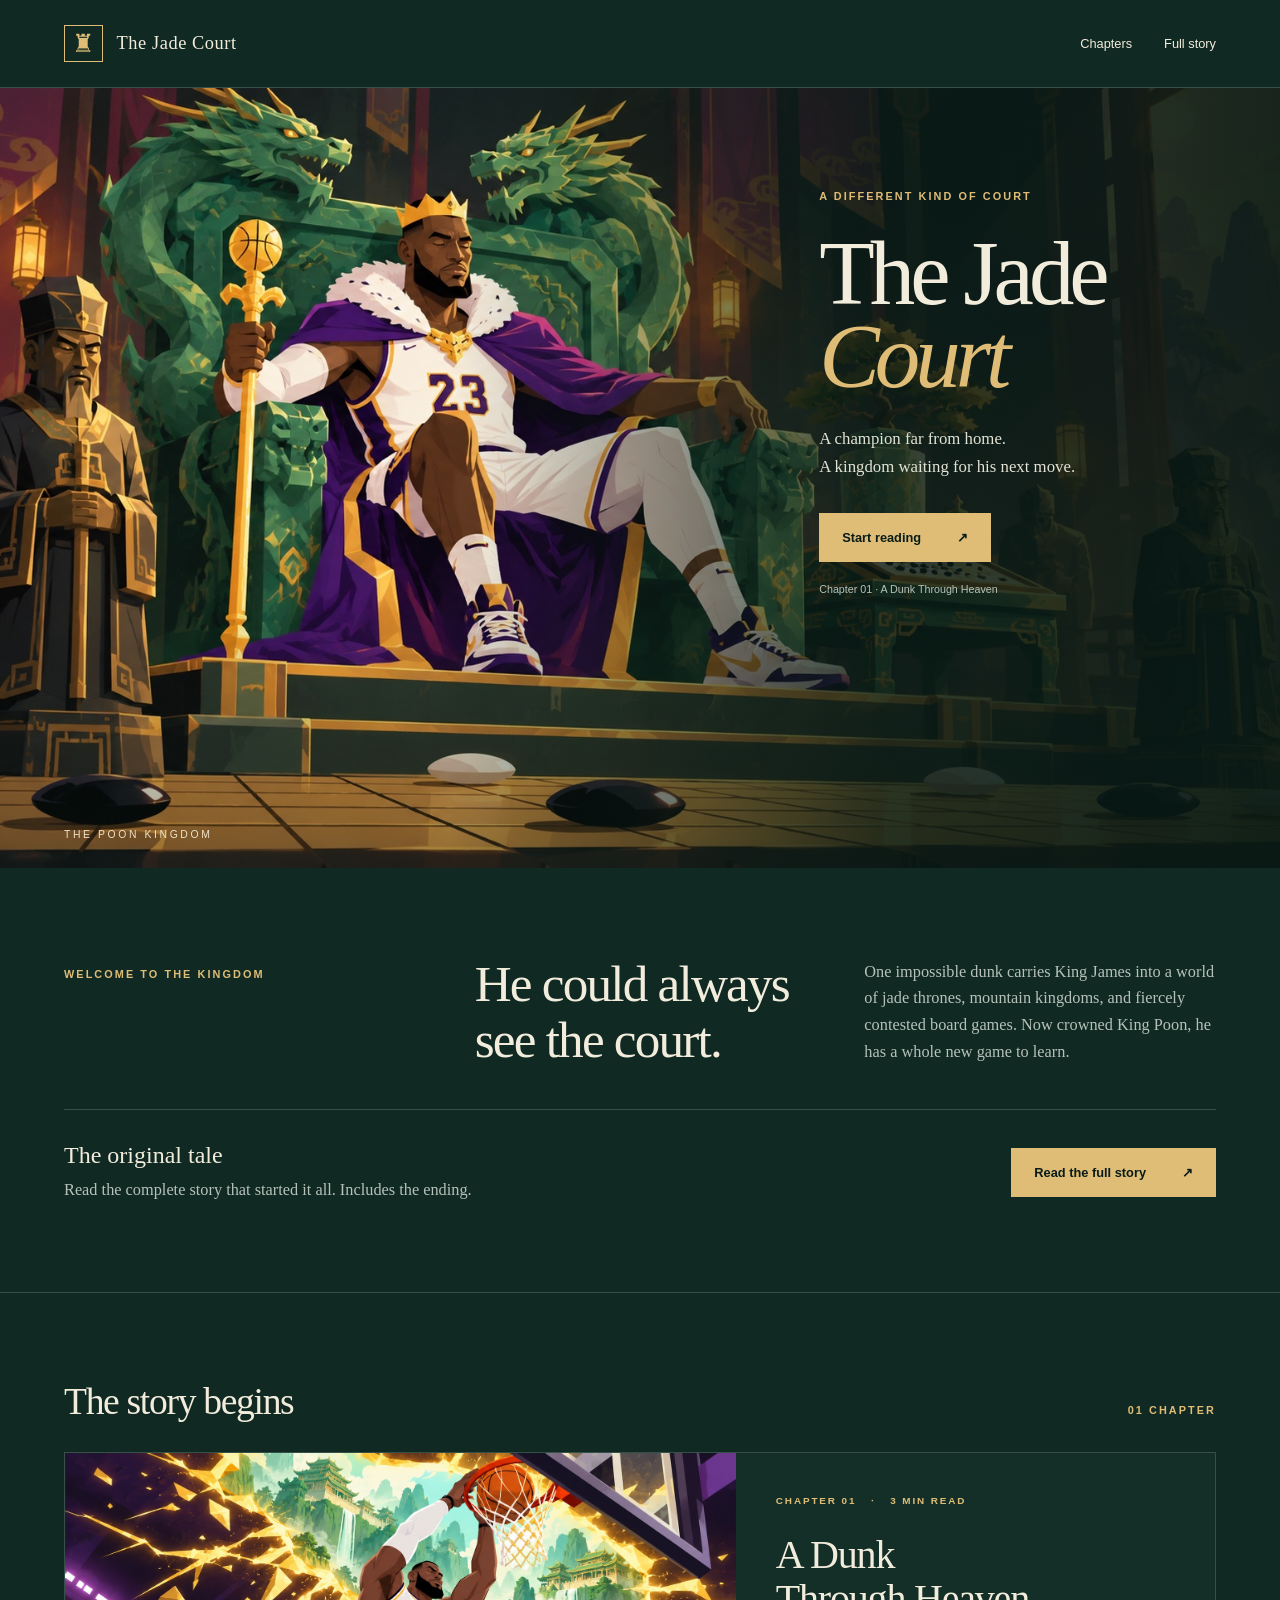
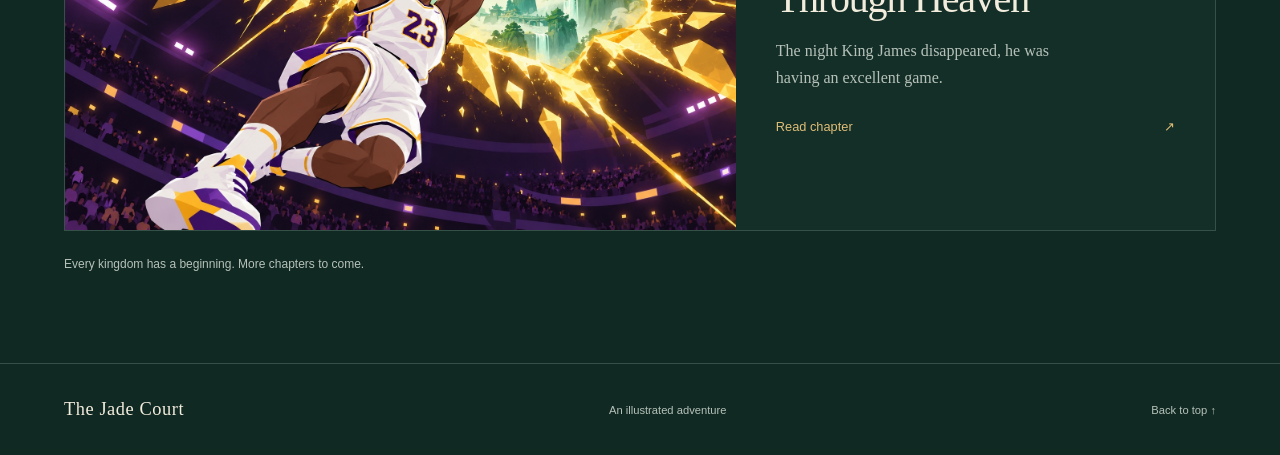
==== docs/index.html @ 1487b303 "Create The Jade Court illustrated story site" ====
<!doctype html>
<html lang="en">
<head>
  <meta charset="utf-8">
  <meta name="viewport" content="width=device-width, initial-scale=1">
  <meta name="description" content="A basketball legend. A jade throne. A kingdom devoted to board games. Enter the world of The Jade Court.">
  <meta name="theme-color" content="#102923">
  <title>The Jade Court — A different kind of court</title>
  <link rel="icon" href="assets/favicon.svg" type="image/svg+xml">
  <link rel="stylesheet" href="assets/style.css">
</head>
<body>
  <a class="skip-link" href="#main">Skip to content</a>
  <header class="site-header">
    <a class="brand" href="index.html" aria-label="The Jade Court home"><span class="seal" aria-hidden="true">♜</span> The Jade Court</a>
    <nav aria-label="Main navigation"><a href="#chapters">Chapters</a><a href="story/">Full story</a></nav>
  </header>
  <main id="main">
    <section class="hero" aria-labelledby="title">
      <img class="hero-art" src="assets/images/jade-throne.jpg" width="1672" height="941" alt="King Poon sits on a jade dragon throne, holding a basketball-topped scepter. A Go board and oversized stones surround his royal seat." fetchpriority="high">
      <div class="hero-copy">
        <p class="eyebrow">A different kind of court</p>
        <h1 id="title">The Jade<br><em>Court</em></h1>
        <p class="hero-description">A champion far from home.<br>A kingdom waiting for his next move.</p>
        <a class="button" href="chapters/01/">Start reading <span aria-hidden="true">↗</span></a>
        <p class="hero-note">Chapter 01 · A Dunk Through Heaven</p>
      </div>
      <span class="hero-caption" aria-hidden="true">The Poon Kingdom</span>
    </section>
    <section class="intro section-wrap" id="story" aria-labelledby="premise">
      <p class="eyebrow">Welcome to the kingdom</p>
      <div><h2 id="premise">He could always<br>see the court.</h2><p>One impossible dunk carries King James into a world of jade thrones, mountain kingdoms, and fiercely contested board games. Now crowned King Poon, he has a whole new game to learn.</p></div>
      <div class="full-story-callout"><div><h3>The original tale</h3><p>Read the complete story that started it all. Includes the ending.</p></div><a class="button" href="story/">Read the full story <span aria-hidden="true">↗</span></a></div>
    </section>
    <section class="chapters section-wrap" id="chapters" aria-labelledby="chapter-heading">
      <div class="section-heading"><h2 id="chapter-heading">The story begins</h2><span class="eyebrow">01 chapter</span></div>
      <a class="chapter-card" href="chapters/01/">
        <div class="chapter-image"><img src="assets/images/space-rift.jpg" width="1672" height="941" loading="lazy" alt="A two-handed dunk opens a golden rift above the rim, revealing mountains and palaces."></div>
        <div class="chapter-info"><p class="eyebrow">Chapter 01 <span>·</span> 3 min read</p><h3>A Dunk<br>Through Heaven</h3><p>The night King James disappeared, he was having an excellent game.</p><span class="text-link">Read chapter <span aria-hidden="true">↗</span></span></div>
      </a>
      <p class="archive-note">Every kingdom has a beginning. More chapters to come.</p>
    </section>
  </main>
  <footer class="site-footer"><a class="brand" href="index.html">The Jade Court</a><span>An illustrated adventure</span><a href="#main">Back to top ↑</a></footer>
</body>
</html>
---- docs/assets/style.css ----
:root{color-scheme:dark;--ink:#102923;--deep:#091c18;--paper:#f2ecdc;--gold:#dfbd76;--muted:#b6c2b9;--line:#345047}*{box-sizing:border-box}html{scroll-behavior:smooth;scroll-padding-top:30px}body{margin:0;background:var(--ink);color:var(--paper);font-family:Georgia,'Times New Roman',serif}a{color:inherit;text-decoration:none}a:focus-visible{outline:3px solid var(--gold);outline-offset:6px}img{display:block;max-width:100%;height:auto}p{line-height:1.65}h1,h2,h3,p{margin-top:0}h1,h2,h3{font-weight:400}h2{font-size:clamp(2rem,4vw,3.4rem);line-height:1.1;letter-spacing:-.035em}.eyebrow,nav,.button,.hero-note,.hero-caption,.text-link,.archive-note,.site-footer,.reader-nav,.chapter-end{font-family:Arial,Helvetica,sans-serif}.eyebrow{text-transform:uppercase;letter-spacing:.19em;font-size:.68rem;color:var(--gold);font-weight:600}.site-header{height:88px;display:flex;align-items:center;justify-content:space-between;padding:0 5vw;border-bottom:1px solid var(--line)}.brand{font-size:1.15rem;letter-spacing:.03em;display:flex;align-items:center;gap:14px}.seal{border:1px solid var(--gold);color:var(--gold);font-size:25px;line-height:1;padding:5px 7px}nav{display:flex;gap:32px;font-size:.8rem}nav a:hover,.text-link:hover{color:var(--gold)}.skip-link{position:absolute;left:20px;top:-100px;z-index:10;background:var(--paper);color:var(--ink);padding:14px}.skip-link:focus{top:12px}.hero{position:relative;min-height:650px;height:min(780px,76vw);overflow:hidden;background:var(--deep)}.hero-art{position:absolute;width:100%;height:100%;object-fit:cover;object-position:32% center}.hero:after{content:"";position:absolute;inset:0;background:linear-gradient(90deg,transparent 35%,rgba(7,24,20,.8) 69%,rgba(7,24,20,.93)),linear-gradient(0deg,rgba(7,24,20,.4),transparent 35%)}.hero-copy{position:relative;z-index:1;margin-left:64%;padding:100px 5vw 80px 0}.hero h1{font-size:clamp(4rem,7.1vw,7.5rem);line-height:.91;letter-spacing:-.055em;margin:27px 0}.hero h1 em{color:var(--gold);font-weight:400}.hero-description{font-size:1.05rem;color:#e2e2d5;line-height:1.65;margin-bottom:32px}.button{display:inline-flex;align-items:center;gap:36px;background:var(--gold);color:var(--deep);padding:17px 23px;font-size:.8rem;font-weight:600;min-height:48px;transition:background .15s}.button:hover{background:#f3d394}.hero-note{font-size:.67rem;color:var(--muted);margin:19px 0 0}.hero-caption{position:absolute;bottom:28px;left:5vw;z-index:1;font-size:.65rem;text-transform:uppercase;letter-spacing:.25em;color:#eee2c6}.section-wrap{max-width:1280px;margin:0 auto;padding:88px 5vw}.intro{display:grid;grid-template-columns:1fr 2fr;gap:40px;border-bottom:1px solid var(--line)}.intro>.eyebrow{padding-top:10px}.intro>div{display:grid;grid-template-columns:1fr 1fr;gap:38px;align-items:center}.intro h2{margin:0}.intro p:not(.eyebrow){color:var(--muted);font-size:1.02rem;margin:0}.section-heading{display:flex;align-items:baseline;justify-content:space-between;gap:20px;margin-bottom:30px}.section-heading h2{font-size:2.35rem;margin:0}.chapter-card{display:grid;grid-template-columns:1.4fr 1fr;border:1px solid var(--line);background:#142f28}.chapter-image{overflow:hidden}.chapter-image img{width:100%;height:100%;object-fit:cover;transition:transform .3s}.chapter-card:hover img{transform:scale(1.025)}.chapter-info{padding:40px}.chapter-info .eyebrow{font-size:.62rem}.chapter-info .eyebrow span{padding:0 10px}.chapter-info h3{font-size:2.5rem;line-height:1.1;letter-spacing:-.03em;margin:24px 0 17px}.chapter-info>p:not(.eyebrow){color:var(--muted);max-width:290px}.text-link{display:flex;justify-content:space-between;color:var(--gold);font-size:.8rem;margin-top:28px}.archive-note{font-size:.75rem;color:var(--muted);margin:24px 0 0}.site-footer{display:flex;justify-content:space-between;align-items:center;gap:20px;border-top:1px solid var(--line);padding:35px 5vw;font-size:.7rem;color:var(--muted)}.site-footer .brand{font-family:Georgia,serif;color:var(--paper)}.reader-header{text-align:center;padding:65px 20px 48px}.reader-header h1{font-size:clamp(2.8rem,6vw,5rem);letter-spacing:-.045em;line-height:1.05;max-width:800px;margin:22px auto}.reader-header .reading-time{font: .75rem Arial,sans-serif;color:var(--muted)}.reader-art{max-width:1200px;margin:0 auto;padding:0 30px}.reader-art img{width:100%;border:1px solid var(--line)}.prose{max-width:680px;margin:0 auto;padding:60px 28px 35px;font-size:1.2rem;line-height:1.8;color:#e7e3d7}.prose p{line-height:1.8;margin-bottom:1.4em}.prose p:first-child:first-letter{float:left;font-size:4.5rem;line-height:.9;padding:9px 12px 0 0;color:var(--gold)}.chapter-end{max-width:624px;margin:0 auto 70px;padding:35px 0 0;text-align:center;border-top:1px solid var(--line)}.chapter-end p{font-size:.8rem;color:var(--muted)}.chapter-end .eyebrow{color:var(--gold)}.reader-nav{display:flex;gap:25px;justify-content:center;align-items:center;font-size:.8rem;margin-top:25px}.reader-nav>a{padding:12px}.reader-nav>a:hover{color:var(--gold)}
@media(min-width:1600px){.hero-art{object-position:center 42%}.hero-copy{padding-top:130px}}
@media(max-width:950px){.hero{min-height:600px}.hero-copy{margin-left:57%;padding-top:100px}.hero:after{background:linear-gradient(90deg,transparent 20%,rgba(7,24,20,.84) 65%,rgba(7,24,20,.95))}.intro{grid-template-columns:1fr;gap:20px}.intro>div{gap:50px}.chapter-info{padding:28px}.chapter-info h3{font-size:2rem}}
@media(max-width:600px){.site-header{height:75px;padding:0 20px}.brand{font-size:.95rem;gap:9px}.seal{font-size:21px}nav{gap:18px;font-size:.72rem}.hero{height:auto;min-height:0}.hero-art{position:relative;height:auto;width:100%;object-fit:contain}.hero:after{top:0;height:56vw;background:linear-gradient(0deg,var(--deep),transparent 35%);pointer-events:none}.hero-copy{margin:0;padding:12px 26px 38px;background:var(--deep)}.hero h1{font-size:4.6rem;margin:20px 0}.hero h1 br{display:none}.hero-description{font-size:1rem}.hero-caption{display:none}.hero-copy .eyebrow{margin-bottom:12px}.hero-note{font-size:.65rem}.section-wrap{padding:48px 24px}.intro>div{grid-template-columns:1fr;gap:22px}.intro h2 br{display:none}.intro h2{max-width:300px}.section-heading h2{font-size:1.9rem}.section-heading .eyebrow{font-size:.55rem;white-space:nowrap}.chapter-card{grid-template-columns:1fr}.chapter-info{padding:27px}.chapter-info h3 br{display:none}.chapter-info h3{font-size:2rem}.site-footer{padding:28px 24px;flex-wrap:wrap}.site-footer>span{display:none}.reader-header{padding:45px 24px 30px}.reader-header h1{font-size:3rem}.reader-art{padding:0}.reader-art img{border-left:0;border-right:0}.prose{font-size:1.13rem;padding:38px 25px 20px}.chapter-end{margin:0 25px 50px}.reader-nav{gap:12px}}
@media(prefers-reduced-motion:reduce){html{scroll-behavior:auto}*{transition:none!important}}

/* Original story entry point and reader note. */
.full-story-callout{grid-column:1/-1;display:flex;align-items:center;justify-content:space-between;gap:25px;padding-top:32px;border-top:1px solid var(--line)}
.intro>.full-story-callout{display:flex}
.full-story-callout h3{font-size:1.5rem;margin-bottom:8px}
.full-story-callout .button{flex-shrink:0}
.story-note{font: .85rem/1.6 Arial,Helvetica,sans-serif;color:var(--muted);max-width:440px;margin:22px auto 0}
@media(max-width:600px){.intro>.full-story-callout{align-items:flex-start;flex-direction:column;gap:22px}.full-story-callout .button{width:100%;justify-content:space-between}}
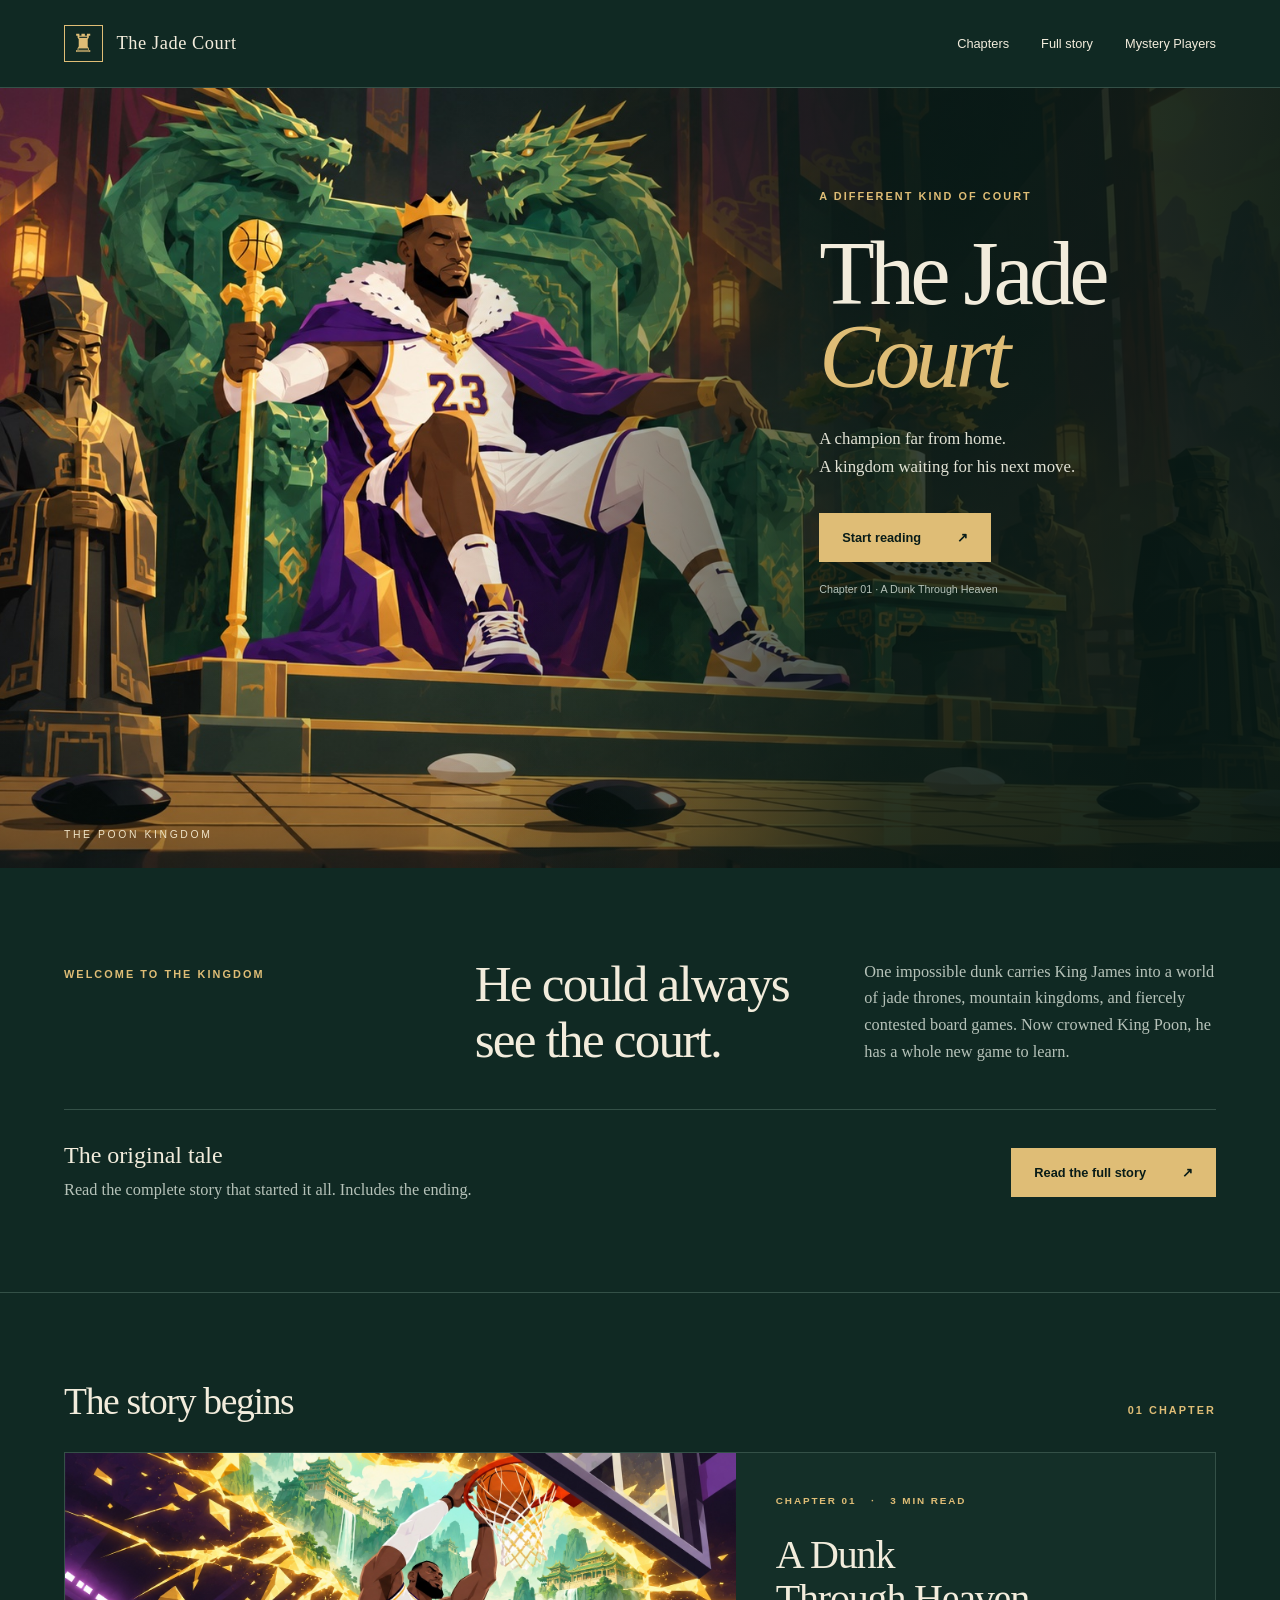
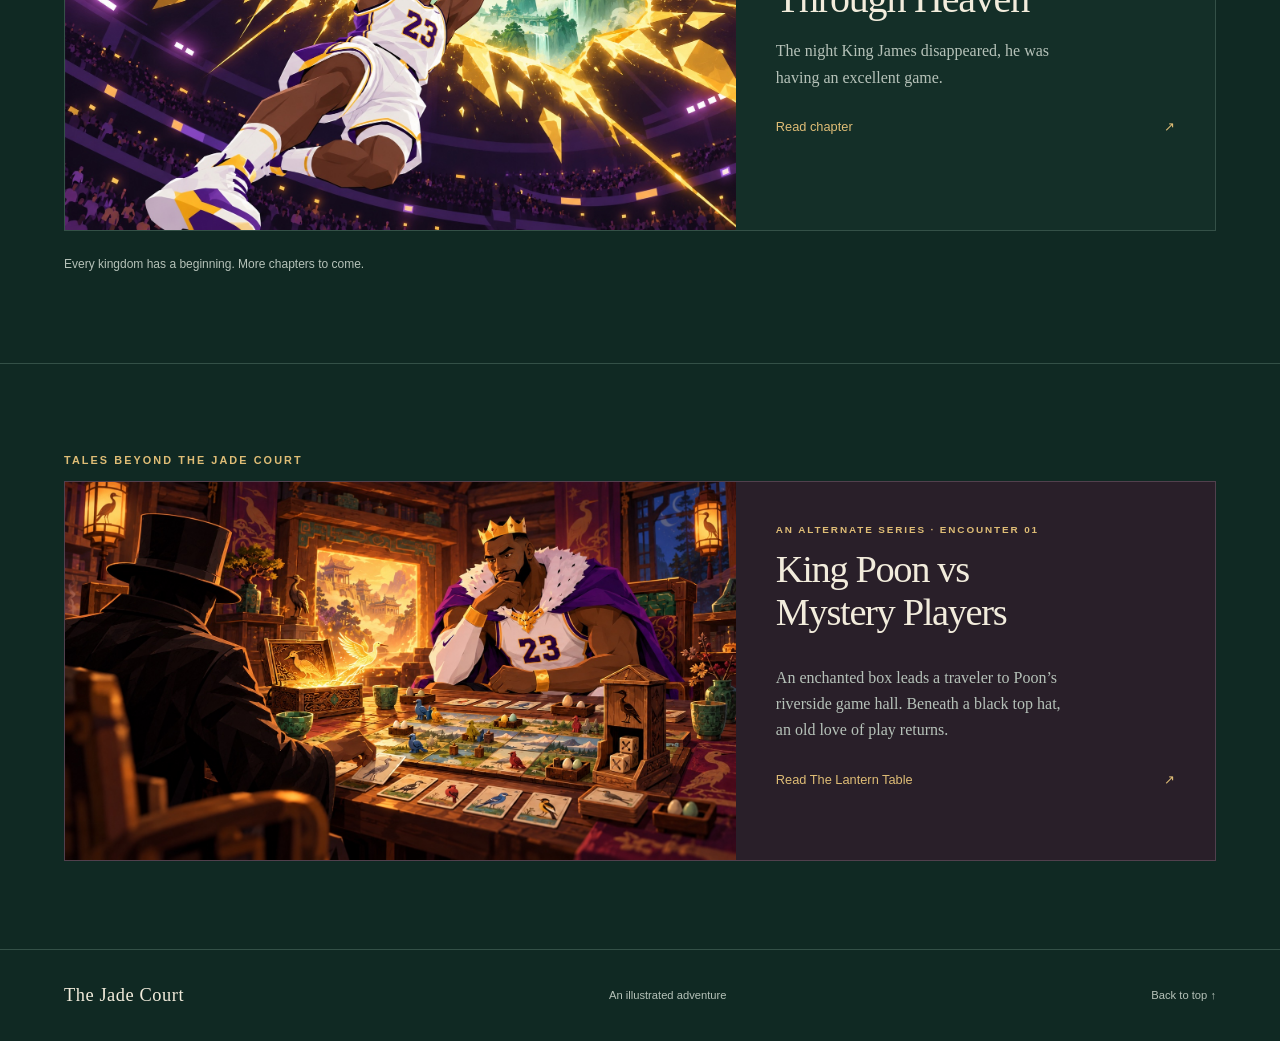
==== commit b449561f: "Add Mystery Players story and artwork with character parallels" ====
--- a/docs/index.html
+++ b/docs/index.html
@@ -13,7 +13,7 @@
   <a class="skip-link" href="#main">Skip to content</a>
   <header class="site-header">
     <a class="brand" href="index.html" aria-label="The Jade Court home"><span class="seal" aria-hidden="true">♜</span> The Jade Court</a>
-    <nav aria-label="Main navigation"><a href="#chapters">Chapters</a><a href="story/">Full story</a></nav>
+    <nav aria-label="Main navigation"><a href="#chapters">Chapters</a><a href="story/">Full story</a><a href="mystery-players/">Mystery Players</a></nav>
   </header>
   <main id="main">
     <section class="hero" aria-labelledby="title">
@@ -40,6 +40,13 @@
       </a>
       <p class="archive-note">Every kingdom has a beginning. More chapters to come.</p>
     </section>
+    <section class="mystery-entry section-wrap" aria-labelledby="mystery-heading">
+      <p class="eyebrow">Tales beyond the Jade Court</p>
+      <a class="chapter-card" href="mystery-players/">
+        <div class="chapter-image"><img src="assets/images/mystery-lantern-table.jpg" width="1672" height="941" loading="lazy" alt="King Poon faces a stranger in a black top hat across an enchanted game table."></div>
+        <div class="chapter-info"><p class="eyebrow">An alternate series · Encounter 01</p><h2 id="mystery-heading">King Poon vs<br>Mystery Players</h2><p>An enchanted box leads a traveler to Poon’s riverside game hall. Beneath a black top hat, an old love of play returns.</p><span class="text-link">Read The Lantern Table <span aria-hidden="true">↗</span></span></div>
+      </a>
+    </section>
   </main>
   <footer class="site-footer"><a class="brand" href="index.html">The Jade Court</a><span>An illustrated adventure</span><a href="#main">Back to top ↑</a></footer>
 </body>
--- a/docs/assets/style.css
+++ b/docs/assets/style.css
@@ -3,6 +3,24 @@
 @media(max-width:950px){.hero{min-height:600px}.hero-copy{margin-left:57%;padding-top:100px}.hero:after{background:linear-gradient(90deg,transparent 20%,rgba(7,24,20,.84) 65%,rgba(7,24,20,.95))}.intro{grid-template-columns:1fr;gap:20px}.intro>div{gap:50px}.chapter-info{padding:28px}.chapter-info h3{font-size:2rem}}
 @media(max-width:600px){.site-header{height:75px;padding:0 20px}.brand{font-size:.95rem;gap:9px}.seal{font-size:21px}nav{gap:18px;font-size:.72rem}.hero{height:auto;min-height:0}.hero-art{position:relative;height:auto;width:100%;object-fit:contain}.hero:after{top:0;height:56vw;background:linear-gradient(0deg,var(--deep),transparent 35%);pointer-events:none}.hero-copy{margin:0;padding:12px 26px 38px;background:var(--deep)}.hero h1{font-size:4.6rem;margin:20px 0}.hero h1 br{display:none}.hero-description{font-size:1rem}.hero-caption{display:none}.hero-copy .eyebrow{margin-bottom:12px}.hero-note{font-size:.65rem}.section-wrap{padding:48px 24px}.intro>div{grid-template-columns:1fr;gap:22px}.intro h2 br{display:none}.intro h2{max-width:300px}.section-heading h2{font-size:1.9rem}.section-heading .eyebrow{font-size:.55rem;white-space:nowrap}.chapter-card{grid-template-columns:1fr}.chapter-info{padding:27px}.chapter-info h3 br{display:none}.chapter-info h3{font-size:2rem}.site-footer{padding:28px 24px;flex-wrap:wrap}.site-footer>span{display:none}.reader-header{padding:45px 24px 30px}.reader-header h1{font-size:3rem}.reader-art{padding:0}.reader-art img{border-left:0;border-right:0}.prose{font-size:1.13rem;padding:38px 25px 20px}.chapter-end{margin:0 25px 50px}.reader-nav{gap:12px}}
 @media(prefers-reduced-motion:reduce){html{scroll-behavior:auto}*{transition:none!important}}
+
+/* Mystery Players: a lantern-lit room beyond the main court. */
+.mystery-page{--ink:#241b26;--deep:#16121a;--gold:#e8bd7b;--muted:#c9bac6;--line:#51404d;background:var(--deep)}
+.mystery-intro{text-align:center;padding:72px 24px 54px;background:radial-gradient(ellipse at top,#3d2832,transparent 75%)}
+.mystery-intro h1{font-size:clamp(2.8rem,6.5vw,6rem);line-height:1.05;letter-spacing:-.045em;margin:24px auto}
+.mystery-intro h1 span{font-size:.5em;font-style:italic;color:var(--muted)}
+.mystery-intro h1 em{color:var(--gold);font-weight:400}
+.mystery-intro>p:not(.eyebrow){color:var(--muted);font-size:1.1rem}
+.mystery-intro .button{margin-top:12px}
+.mystery-art{max-width:1280px;margin:0 auto;padding:0 30px}
+.mystery-art img{width:100%;border:1px solid var(--line)}
+.mystery-art figcaption{text-align:center;color:var(--muted);font: .72rem/1.6 Arial,sans-serif;padding:16px}
+.mystery-page .reader-header{padding-bottom:0}
+.mystery-page .reader-header h2{font-size:clamp(2.7rem,5vw,4.3rem);margin:20px auto}
+.mystery-entry{border-top:1px solid var(--line)}
+.mystery-entry .chapter-card{background:#291f29;border-color:#51404d}
+.mystery-entry h2{font-size:clamp(2rem,3vw,2.8rem)}
+@media(max-width:600px){.site-header{height:auto;min-height:90px;flex-wrap:wrap;gap:16px;padding:18px 20px}.site-header nav{flex-wrap:wrap;gap:18px}.mystery-intro{padding:48px 22px 36px}.mystery-art{padding:0}.mystery-art img{border-left:0;border-right:0}}
 
 /* Original story entry point and reader note. */
 .full-story-callout{grid-column:1/-1;display:flex;align-items:center;justify-content:space-between;gap:25px;padding-top:32px;border-top:1px solid var(--line)}
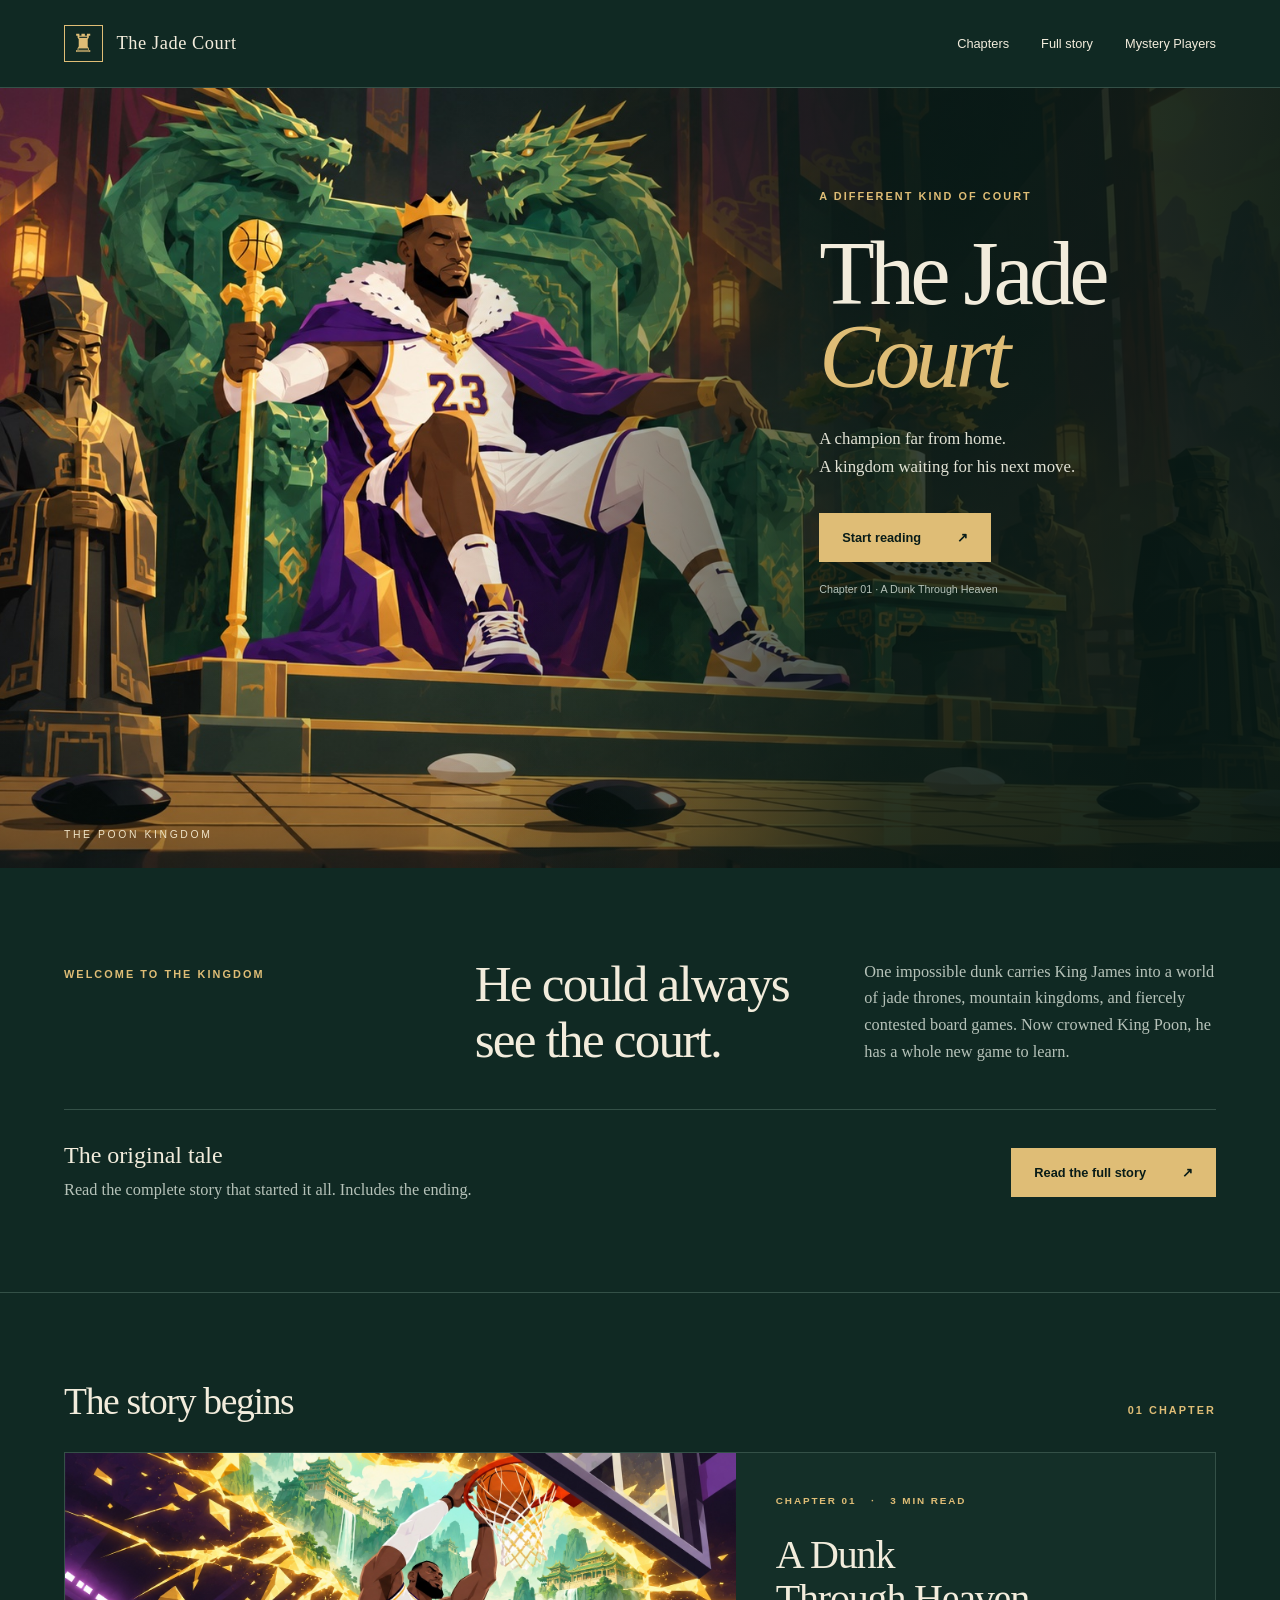
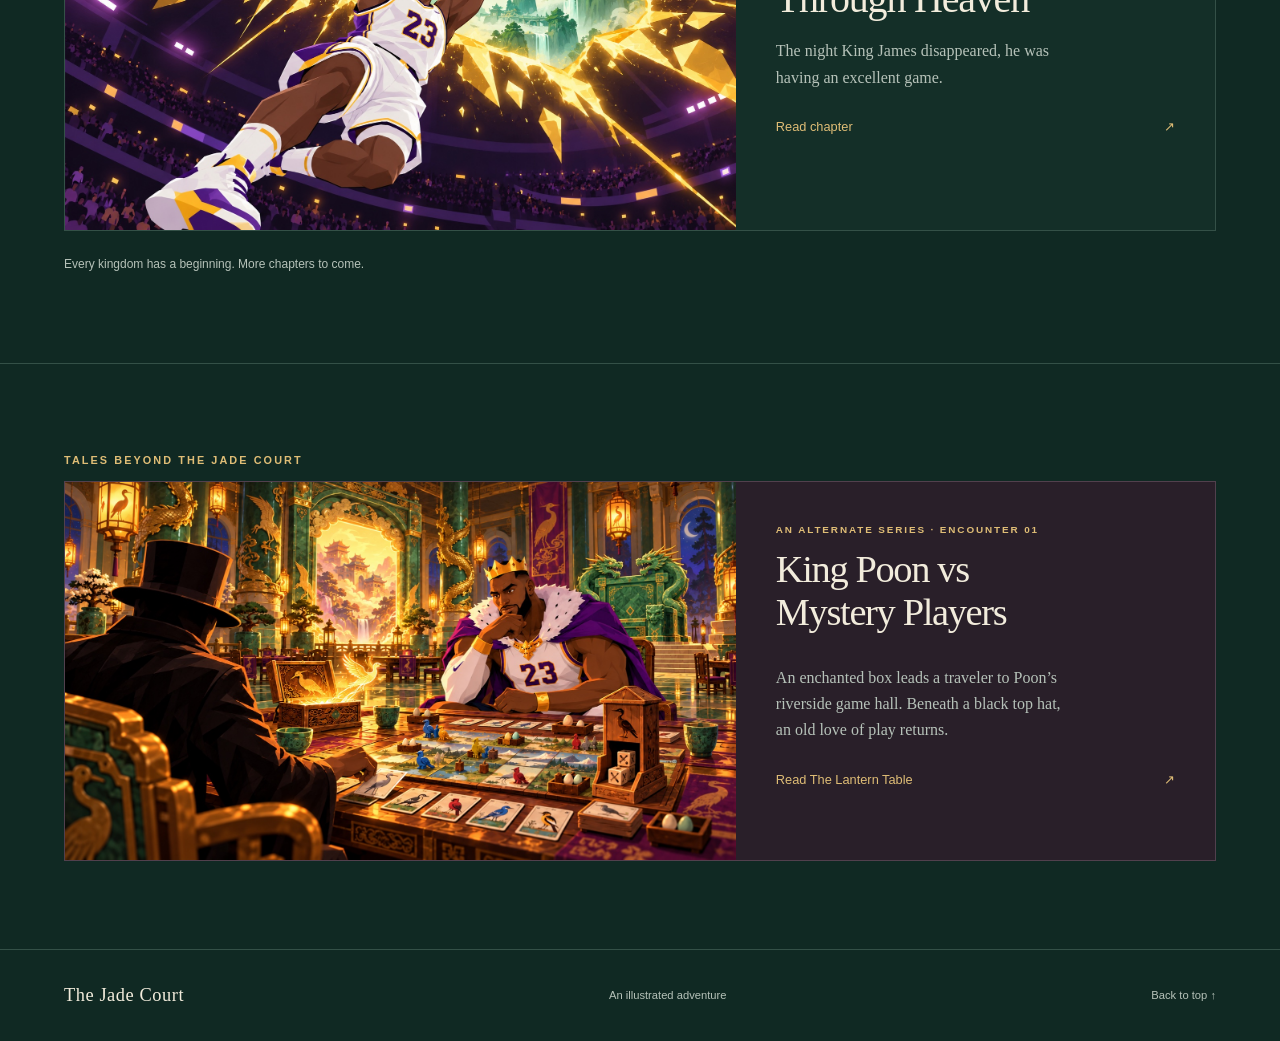
==== commit b4946f04: "Illustrate the box crossing and align Victorian and jade court settings" ====
--- a/docs/index.html
+++ b/docs/index.html
@@ -43,7 +43,7 @@
     <section class="mystery-entry section-wrap" aria-labelledby="mystery-heading">
       <p class="eyebrow">Tales beyond the Jade Court</p>
       <a class="chapter-card" href="mystery-players/">
-        <div class="chapter-image"><img src="assets/images/mystery-lantern-table.jpg" width="1672" height="941" loading="lazy" alt="King Poon faces a stranger in a black top hat across an enchanted game table."></div>
+        <div class="chapter-image"><img src="assets/images/mystery-lantern-table-v4.jpg" width="1672" height="941" loading="lazy" alt="King Poon faces a stranger in a black top hat across an enchanted game table."></div>
         <div class="chapter-info"><p class="eyebrow">An alternate series · Encounter 01</p><h2 id="mystery-heading">King Poon vs<br>Mystery Players</h2><p>An enchanted box leads a traveler to Poon’s riverside game hall. Beneath a black top hat, an old love of play returns.</p><span class="text-link">Read The Lantern Table <span aria-hidden="true">↗</span></span></div>
       </a>
     </section>
--- a/docs/assets/style.css
+++ b/docs/assets/style.css
@@ -22,6 +22,9 @@
 .mystery-entry h2{font-size:clamp(2rem,3vw,2.8rem)}
 @media(max-width:600px){.site-header{height:auto;min-height:90px;flex-wrap:wrap;gap:16px;padding:18px 20px}.site-header nav{flex-wrap:wrap;gap:18px}.mystery-intro{padding:48px 22px 36px}.mystery-art{padding:0}.mystery-art img{border-left:0;border-right:0}}
 
+.story-illustration{margin:36px 0 42px}.story-illustration img{width:100%;border:1px solid var(--line)}.story-illustration figcaption{font:.75rem/1.6 Arial,Helvetica,sans-serif;color:var(--muted);text-align:center;padding:14px 8px 0}
+@media(min-width:1000px){.story-illustration{width:960px;max-width:calc(100vw - 60px);margin-left:calc((100% - 960px)/2)}}
+
 /* Original story entry point and reader note. */
 .full-story-callout{grid-column:1/-1;display:flex;align-items:center;justify-content:space-between;gap:25px;padding-top:32px;border-top:1px solid var(--line)}
 .intro>.full-story-callout{display:flex}
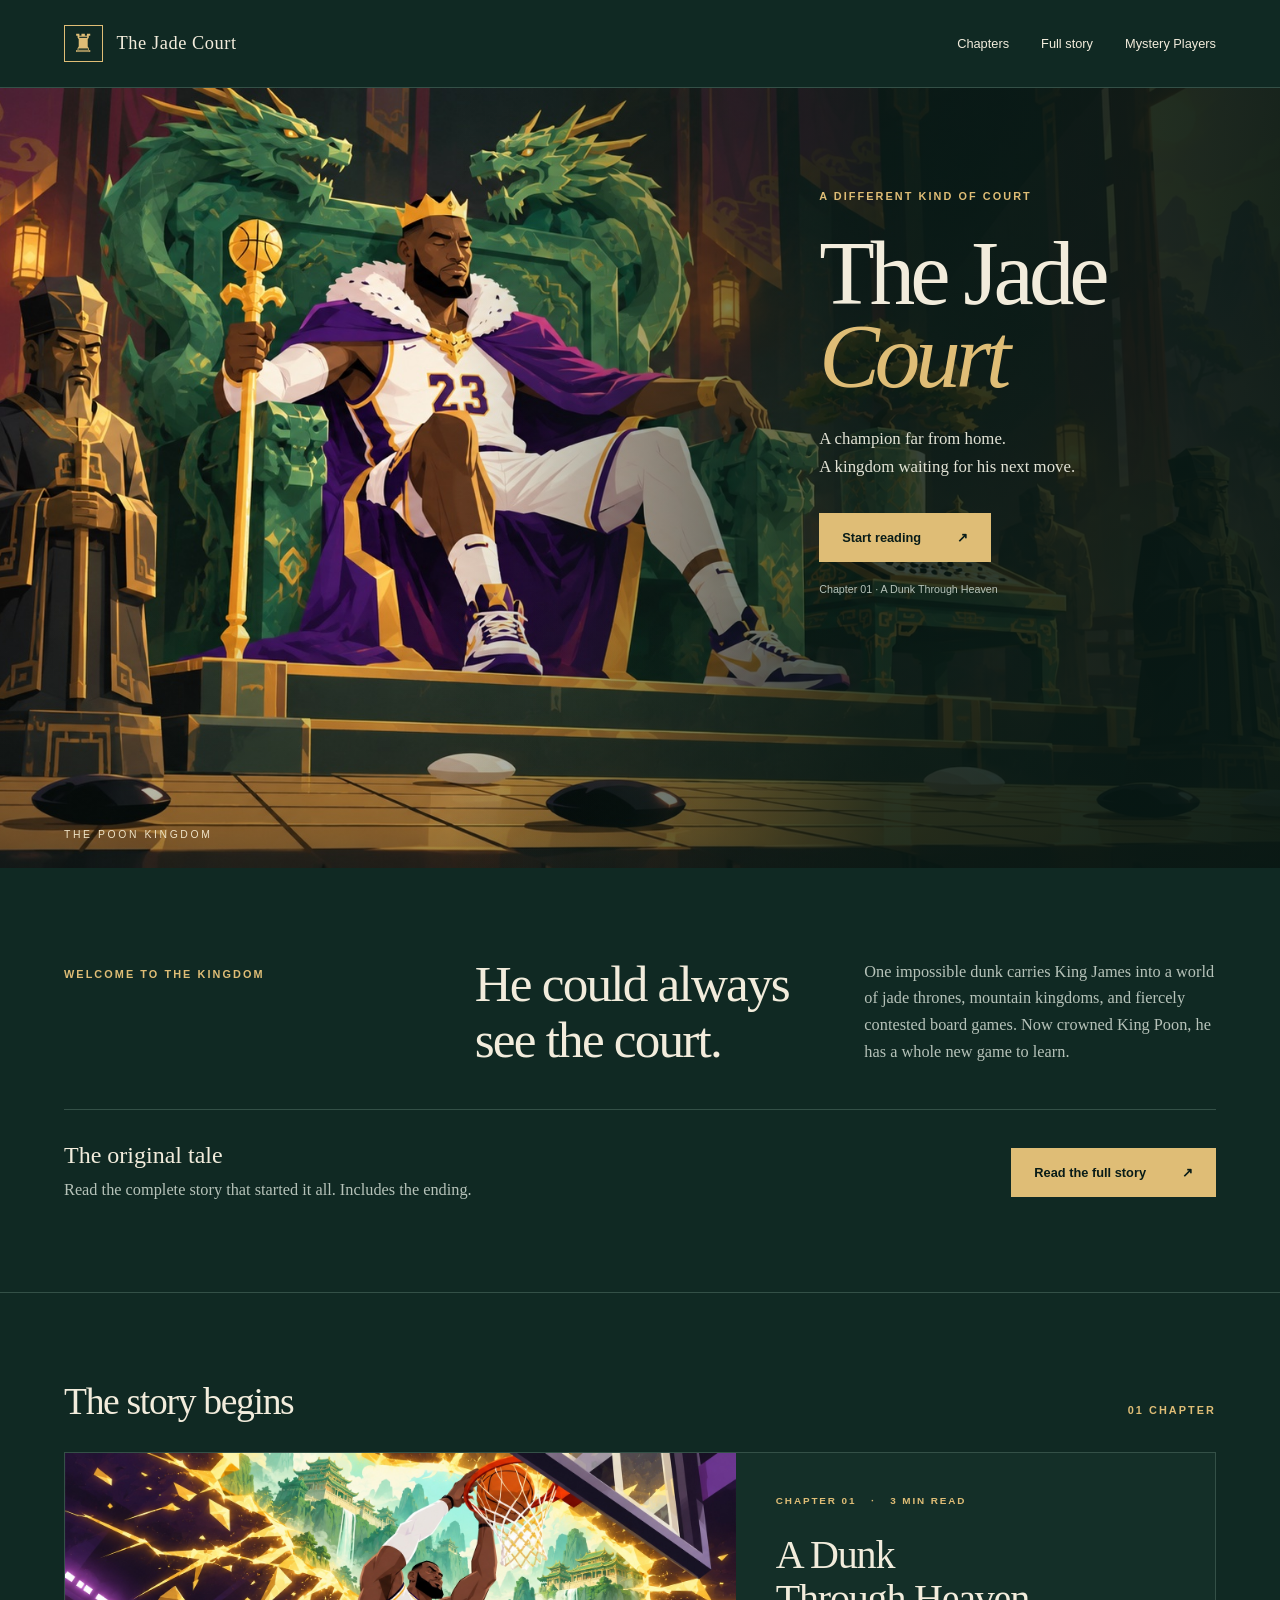
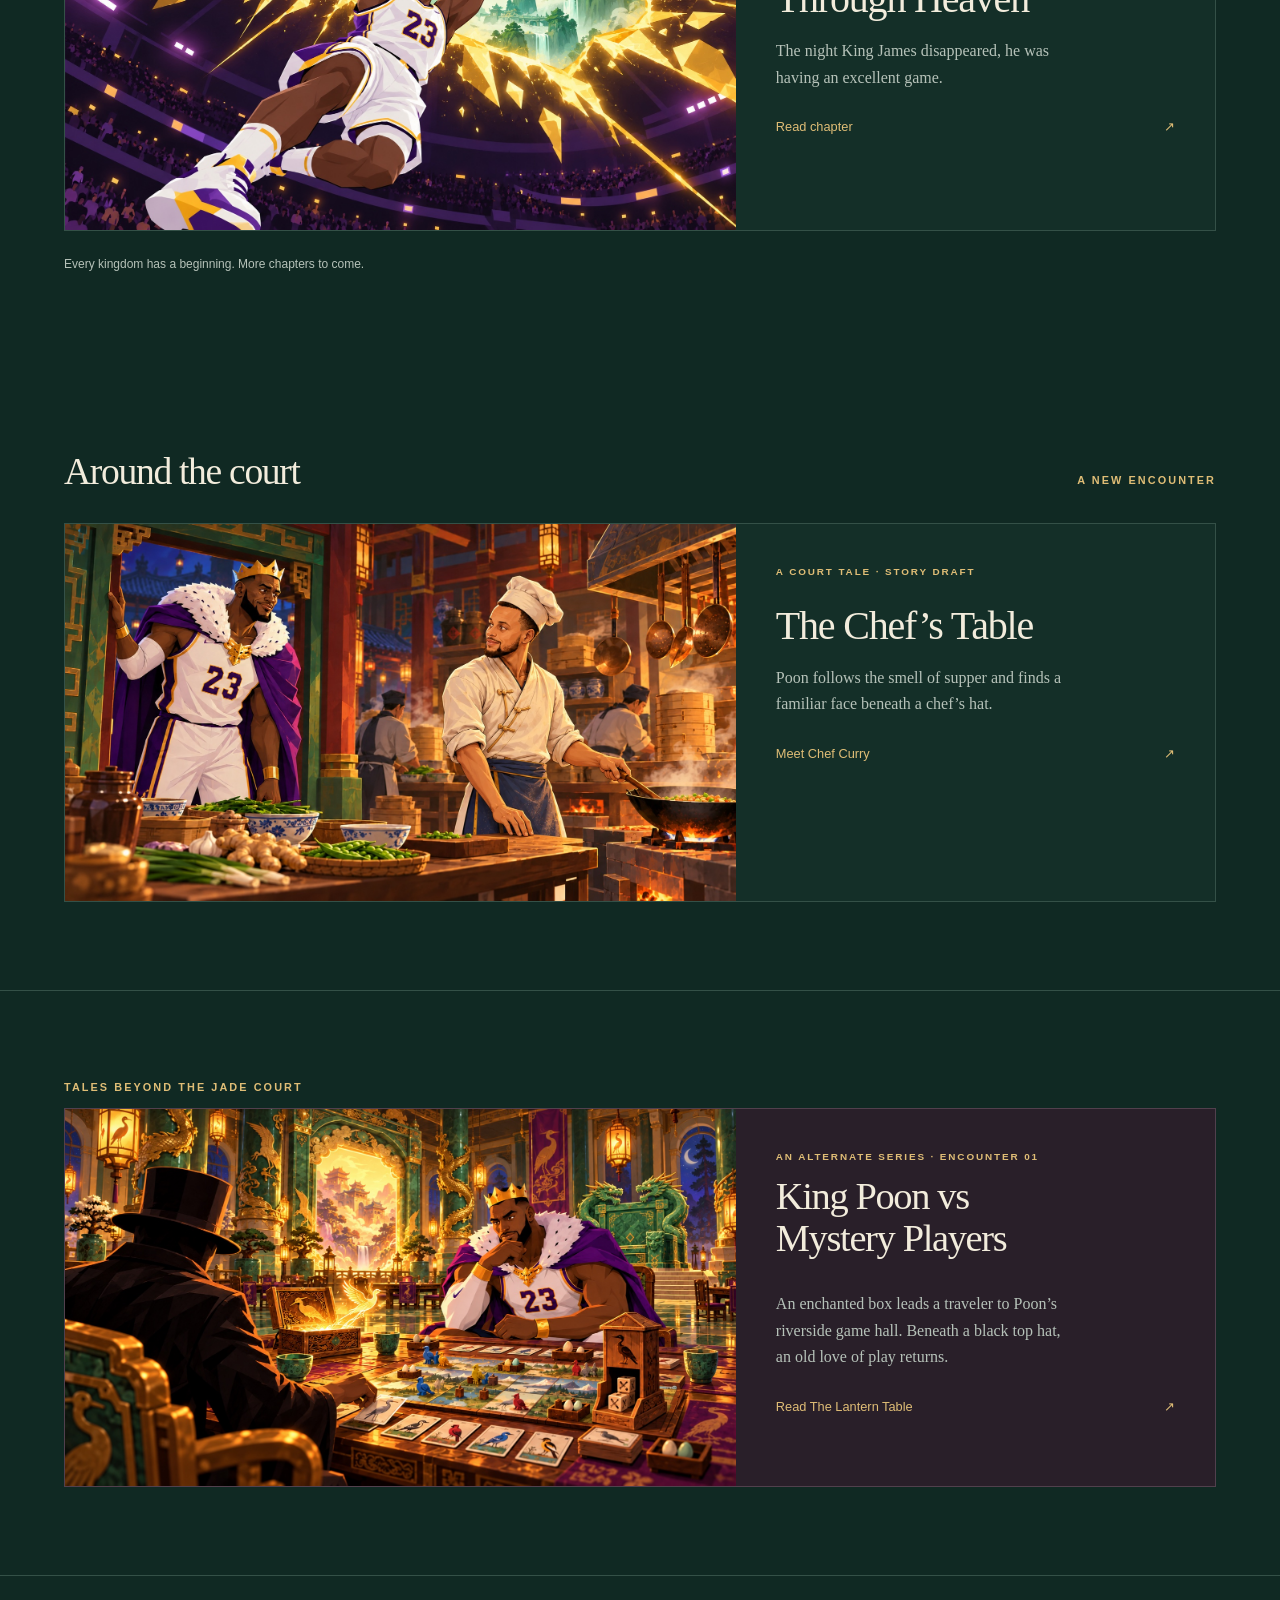
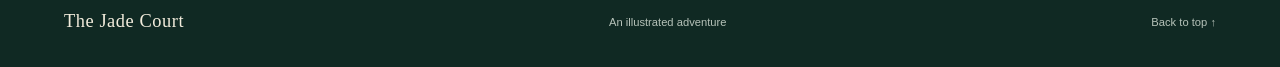
==== commit 5c9e6505: "Add illustrated first meeting with Chef Curry" ====
--- a/docs/index.html
+++ b/docs/index.html
@@ -40,6 +40,13 @@
       </a>
       <p class="archive-note">Every kingdom has a beginning. More chapters to come.</p>
     </section>
+    <section class="section-wrap" id="court-tales" aria-labelledby="court-tales-heading">
+      <div class="section-heading"><h2 id="court-tales-heading">Around the court</h2><span class="eyebrow">A new encounter</span></div>
+      <a class="chapter-card" href="drafts/chefs-table/">
+        <div class="chapter-image"><img src="assets/images/chefs-table-v3.jpg" width="1672" height="941" loading="lazy" alt="King Poon meets Chef Curry in the busy royal kitchen."></div>
+        <div class="chapter-info"><p class="eyebrow">A court tale · Story draft</p><h3>The Chef’s Table</h3><p>Poon follows the smell of supper and finds a familiar face beneath a chef’s hat.</p><span class="text-link">Meet Chef Curry <span aria-hidden="true">↗</span></span></div>
+      </a>
+    </section>
     <section class="mystery-entry section-wrap" aria-labelledby="mystery-heading">
       <p class="eyebrow">Tales beyond the Jade Court</p>
       <a class="chapter-card" href="mystery-players/">
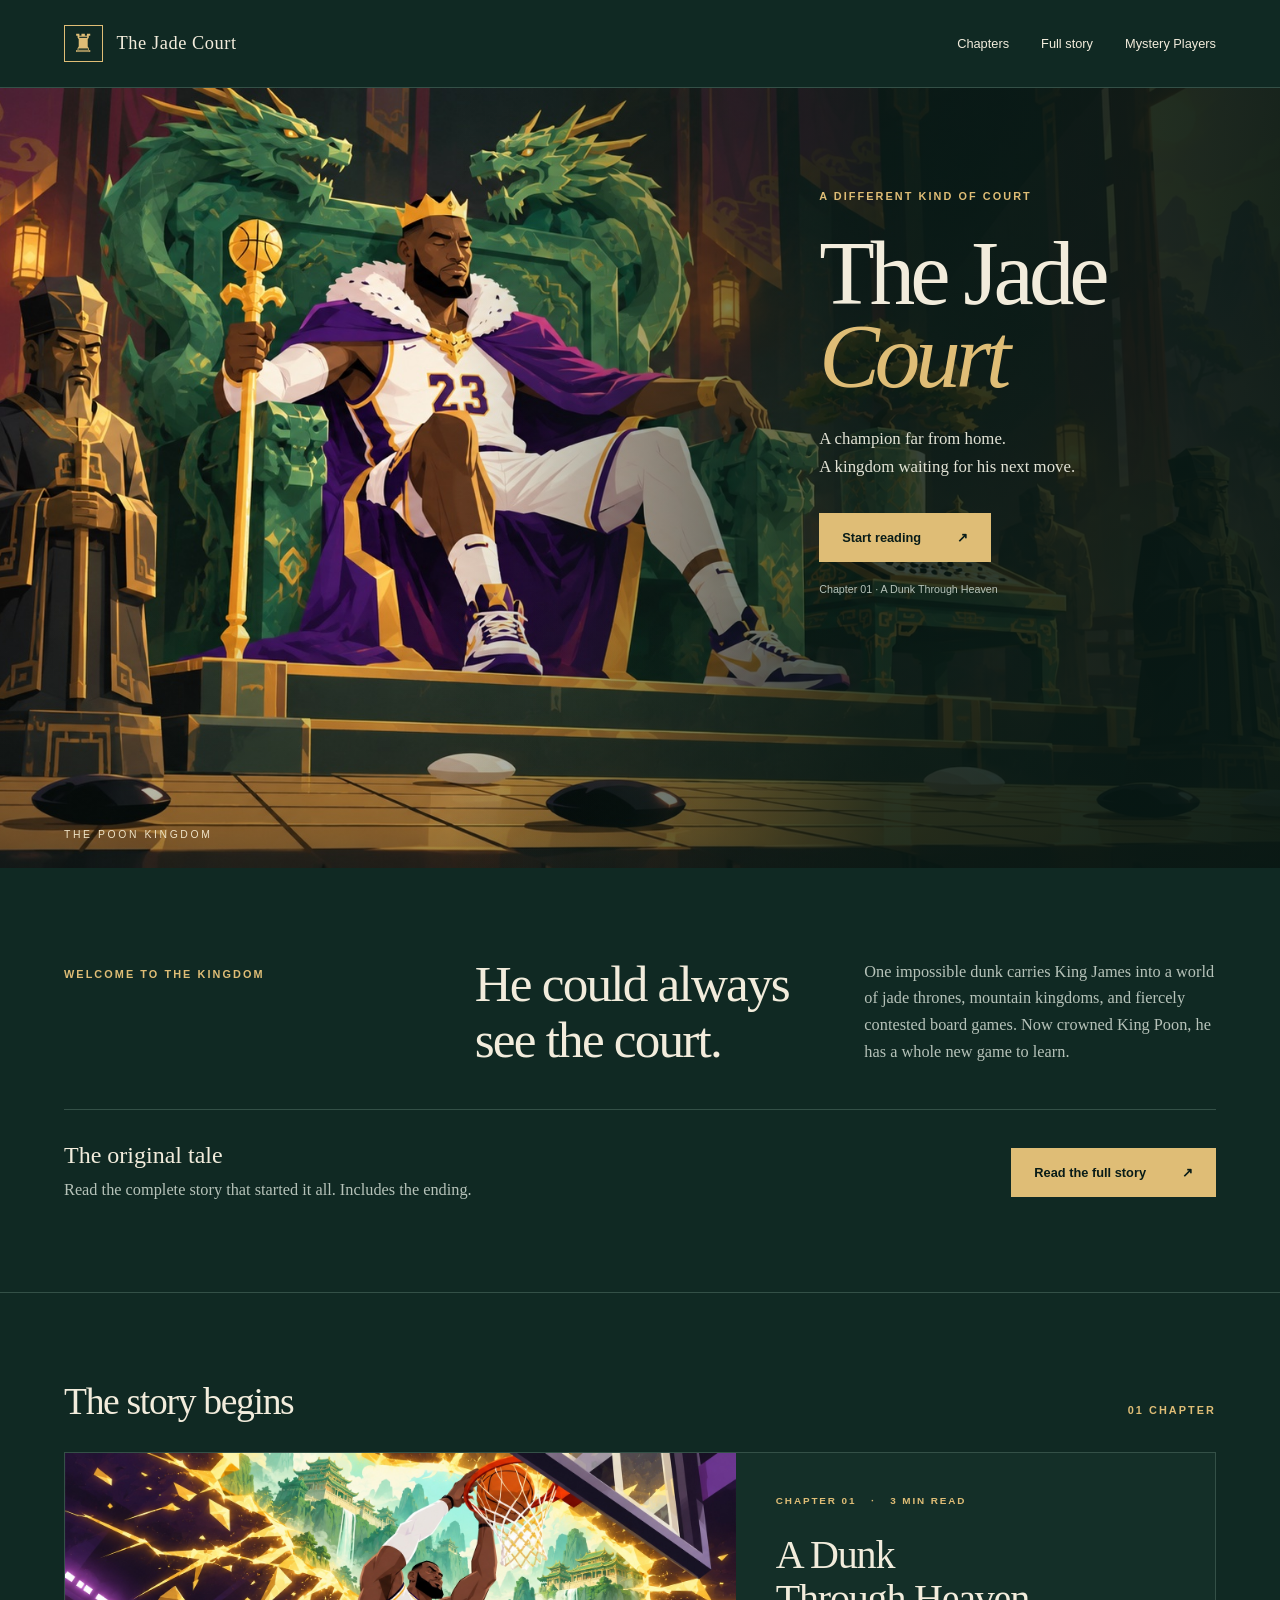
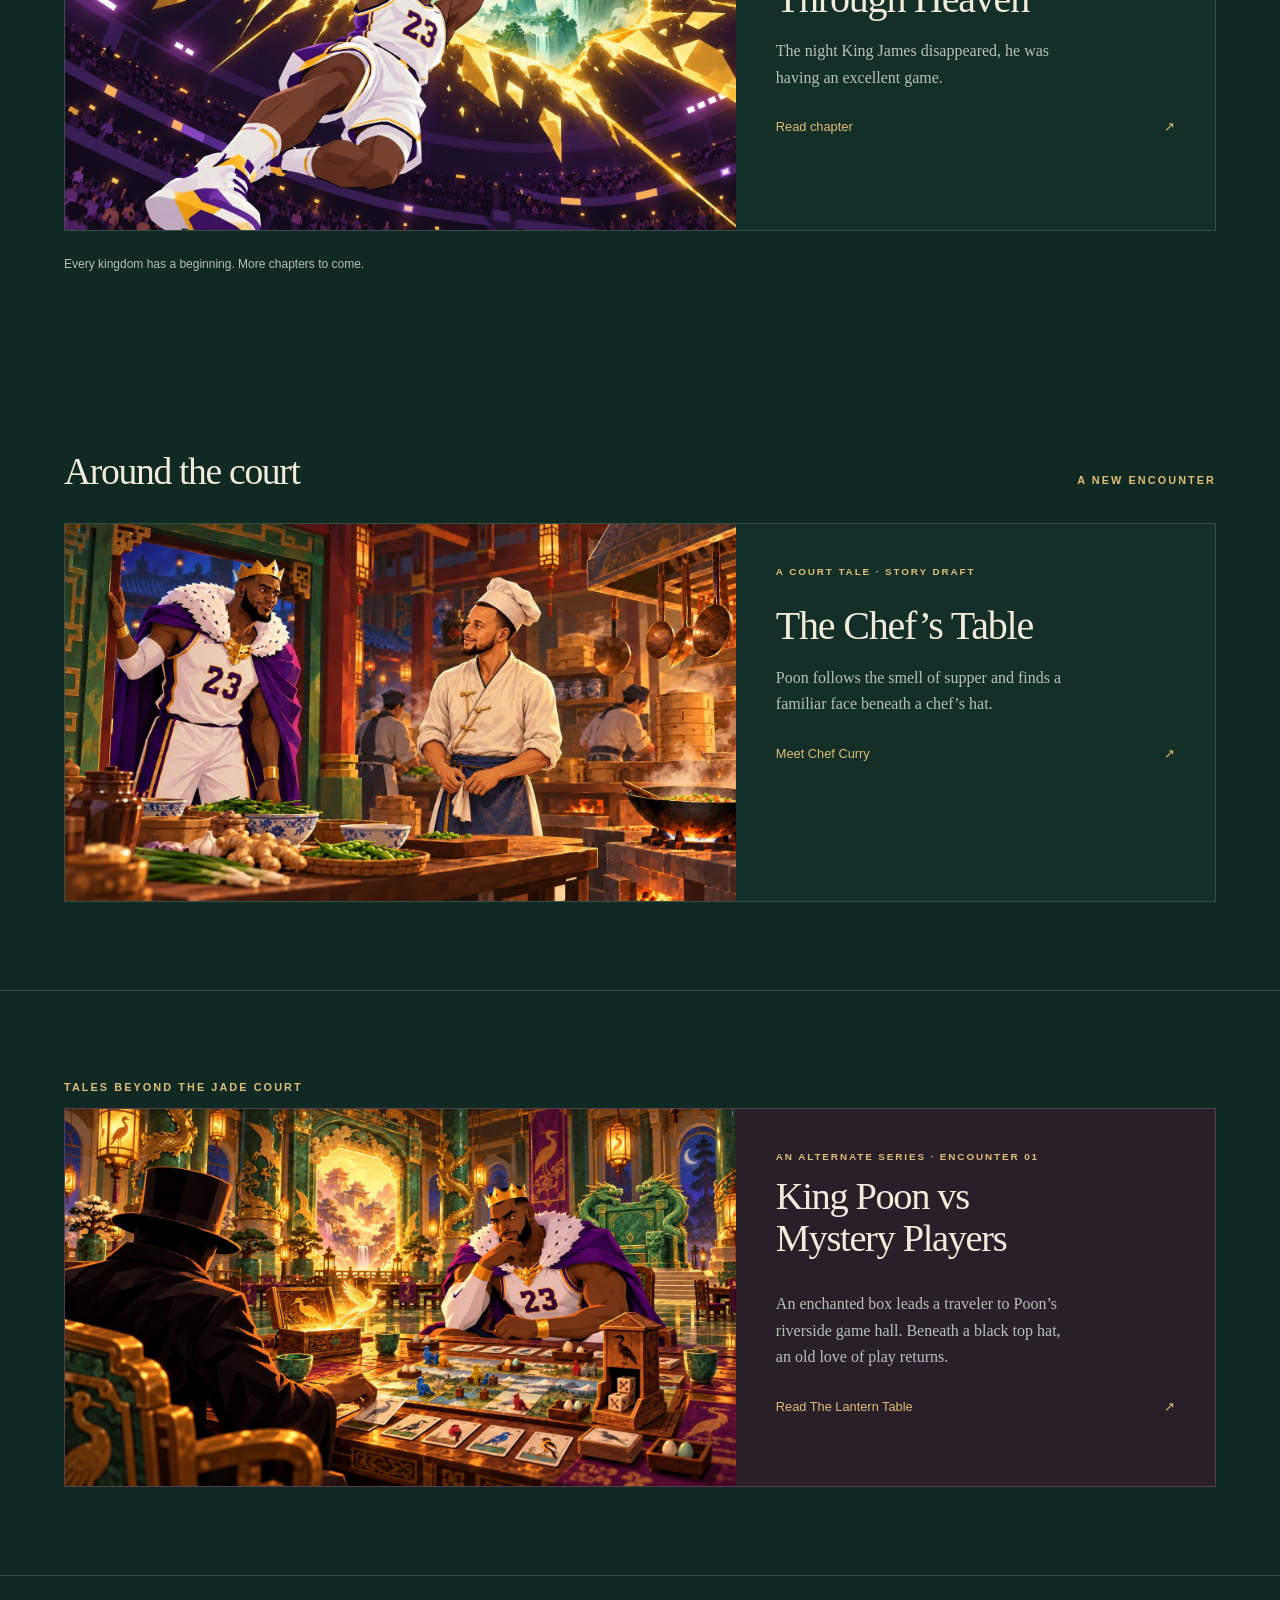
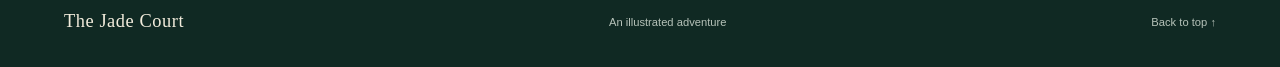
==== commit b9e58724: "Give Chef Curry a natural greeting pose" ====
--- a/docs/index.html
+++ b/docs/index.html
@@ -43,7 +43,7 @@
     <section class="section-wrap" id="court-tales" aria-labelledby="court-tales-heading">
       <div class="section-heading"><h2 id="court-tales-heading">Around the court</h2><span class="eyebrow">A new encounter</span></div>
       <a class="chapter-card" href="drafts/chefs-table/">
-        <div class="chapter-image"><img src="assets/images/chefs-table-v3.jpg" width="1672" height="941" loading="lazy" alt="King Poon meets Chef Curry in the busy royal kitchen."></div>
+        <div class="chapter-image"><img src="assets/images/chefs-table-v4.jpg" width="1672" height="941" loading="lazy" alt="King Poon meets Chef Curry in the busy royal kitchen."></div>
         <div class="chapter-info"><p class="eyebrow">A court tale · Story draft</p><h3>The Chef’s Table</h3><p>Poon follows the smell of supper and finds a familiar face beneath a chef’s hat.</p><span class="text-link">Meet Chef Curry <span aria-hidden="true">↗</span></span></div>
       </a>
     </section>
--- a/docs/assets/style.css
+++ b/docs/assets/style.css
@@ -1,5 +1,11 @@
 :root{color-scheme:dark;--ink:#102923;--deep:#091c18;--paper:#f2ecdc;--gold:#dfbd76;--muted:#b6c2b9;--line:#345047}*{box-sizing:border-box}html{scroll-behavior:smooth;scroll-padding-top:30px}body{margin:0;background:var(--ink);color:var(--paper);font-family:Georgia,'Times New Roman',serif}a{color:inherit;text-decoration:none}a:focus-visible{outline:3px solid var(--gold);outline-offset:6px}img{display:block;max-width:100%;height:auto}p{line-height:1.65}h1,h2,h3,p{margin-top:0}h1,h2,h3{font-weight:400}h2{font-size:clamp(2rem,4vw,3.4rem);line-height:1.1;letter-spacing:-.035em}.eyebrow,nav,.button,.hero-note,.hero-caption,.text-link,.archive-note,.site-footer,.reader-nav,.chapter-end{font-family:Arial,Helvetica,sans-serif}.eyebrow{text-transform:uppercase;letter-spacing:.19em;font-size:.68rem;color:var(--gold);font-weight:600}.site-header{height:88px;display:flex;align-items:center;justify-content:space-between;padding:0 5vw;border-bottom:1px solid var(--line)}.brand{font-size:1.15rem;letter-spacing:.03em;display:flex;align-items:center;gap:14px}.seal{border:1px solid var(--gold);color:var(--gold);font-size:25px;line-height:1;padding:5px 7px}nav{display:flex;gap:32px;font-size:.8rem}nav a:hover,.text-link:hover{color:var(--gold)}.skip-link{position:absolute;left:20px;top:-100px;z-index:10;background:var(--paper);color:var(--ink);padding:14px}.skip-link:focus{top:12px}.hero{position:relative;min-height:650px;height:min(780px,76vw);overflow:hidden;background:var(--deep)}.hero-art{position:absolute;width:100%;height:100%;object-fit:cover;object-position:32% center}.hero:after{content:"";position:absolute;inset:0;background:linear-gradient(90deg,transparent 35%,rgba(7,24,20,.8) 69%,rgba(7,24,20,.93)),linear-gradient(0deg,rgba(7,24,20,.4),transparent 35%)}.hero-copy{position:relative;z-index:1;margin-left:64%;padding:100px 5vw 80px 0}.hero h1{font-size:clamp(4rem,7.1vw,7.5rem);line-height:.91;letter-spacing:-.055em;margin:27px 0}.hero h1 em{color:var(--gold);font-weight:400}.hero-description{font-size:1.05rem;color:#e2e2d5;line-height:1.65;margin-bottom:32px}.button{display:inline-flex;align-items:center;gap:36px;background:var(--gold);color:var(--deep);padding:17px 23px;font-size:.8rem;font-weight:600;min-height:48px;transition:background .15s}.button:hover{background:#f3d394}.hero-note{font-size:.67rem;color:var(--muted);margin:19px 0 0}.hero-caption{position:absolute;bottom:28px;left:5vw;z-index:1;font-size:.65rem;text-transform:uppercase;letter-spacing:.25em;color:#eee2c6}.section-wrap{max-width:1280px;margin:0 auto;padding:88px 5vw}.intro{display:grid;grid-template-columns:1fr 2fr;gap:40px;border-bottom:1px solid var(--line)}.intro>.eyebrow{padding-top:10px}.intro>div{display:grid;grid-template-columns:1fr 1fr;gap:38px;align-items:center}.intro h2{margin:0}.intro p:not(.eyebrow){color:var(--muted);font-size:1.02rem;margin:0}.section-heading{display:flex;align-items:baseline;justify-content:space-between;gap:20px;margin-bottom:30px}.section-heading h2{font-size:2.35rem;margin:0}.chapter-card{display:grid;grid-template-columns:1.4fr 1fr;border:1px solid var(--line);background:#142f28}.chapter-image{overflow:hidden}.chapter-image img{width:100%;height:100%;object-fit:cover;transition:transform .3s}.chapter-card:hover img{transform:scale(1.025)}.chapter-info{padding:40px}.chapter-info .eyebrow{font-size:.62rem}.chapter-info .eyebrow span{padding:0 10px}.chapter-info h3{font-size:2.5rem;line-height:1.1;letter-spacing:-.03em;margin:24px 0 17px}.chapter-info>p:not(.eyebrow){color:var(--muted);max-width:290px}.text-link{display:flex;justify-content:space-between;color:var(--gold);font-size:.8rem;margin-top:28px}.archive-note{font-size:.75rem;color:var(--muted);margin:24px 0 0}.site-footer{display:flex;justify-content:space-between;align-items:center;gap:20px;border-top:1px solid var(--line);padding:35px 5vw;font-size:.7rem;color:var(--muted)}.site-footer .brand{font-family:Georgia,serif;color:var(--paper)}.reader-header{text-align:center;padding:65px 20px 48px}.reader-header h1{font-size:clamp(2.8rem,6vw,5rem);letter-spacing:-.045em;line-height:1.05;max-width:800px;margin:22px auto}.reader-header .reading-time{font: .75rem Arial,sans-serif;color:var(--muted)}.reader-art{max-width:1200px;margin:0 auto;padding:0 30px}.reader-art img{width:100%;border:1px solid var(--line)}.prose{max-width:680px;margin:0 auto;padding:60px 28px 35px;font-size:1.2rem;line-height:1.8;color:#e7e3d7}.prose p{line-height:1.8;margin-bottom:1.4em}.prose p:first-child:first-letter{float:left;font-size:4.5rem;line-height:.9;padding:9px 12px 0 0;color:var(--gold)}.chapter-end{max-width:624px;margin:0 auto 70px;padding:35px 0 0;text-align:center;border-top:1px solid var(--line)}.chapter-end p{font-size:.8rem;color:var(--muted)}.chapter-end .eyebrow{color:var(--gold)}.reader-nav{display:flex;gap:25px;justify-content:center;align-items:center;font-size:.8rem;margin-top:25px}.reader-nav>a{padding:12px}.reader-nav>a:hover{color:var(--gold)}
-@media(min-width:1600px){.hero-art{object-position:center 42%}.hero-copy{padding-top:130px}}
+/* Expand the artwork on wide screens with a modest crop and a taller hero. */
+@media(min-width:1400px){
+  .hero{max-width:3400px;margin-inline:auto;height:clamp(780px,50vw,1700px);min-height:0}
+  .hero-art{object-fit:cover;object-position:center 42%}
+  .hero-copy{padding:100px 64px 80px 0}
+  .hero-caption{left:64px}
+}
 @media(max-width:950px){.hero{min-height:600px}.hero-copy{margin-left:57%;padding-top:100px}.hero:after{background:linear-gradient(90deg,transparent 20%,rgba(7,24,20,.84) 65%,rgba(7,24,20,.95))}.intro{grid-template-columns:1fr;gap:20px}.intro>div{gap:50px}.chapter-info{padding:28px}.chapter-info h3{font-size:2rem}}
 @media(max-width:600px){.site-header{height:75px;padding:0 20px}.brand{font-size:.95rem;gap:9px}.seal{font-size:21px}nav{gap:18px;font-size:.72rem}.hero{height:auto;min-height:0}.hero-art{position:relative;height:auto;width:100%;object-fit:contain}.hero:after{top:0;height:56vw;background:linear-gradient(0deg,var(--deep),transparent 35%);pointer-events:none}.hero-copy{margin:0;padding:12px 26px 38px;background:var(--deep)}.hero h1{font-size:4.6rem;margin:20px 0}.hero h1 br{display:none}.hero-description{font-size:1rem}.hero-caption{display:none}.hero-copy .eyebrow{margin-bottom:12px}.hero-note{font-size:.65rem}.section-wrap{padding:48px 24px}.intro>div{grid-template-columns:1fr;gap:22px}.intro h2 br{display:none}.intro h2{max-width:300px}.section-heading h2{font-size:1.9rem}.section-heading .eyebrow{font-size:.55rem;white-space:nowrap}.chapter-card{grid-template-columns:1fr}.chapter-info{padding:27px}.chapter-info h3 br{display:none}.chapter-info h3{font-size:2rem}.site-footer{padding:28px 24px;flex-wrap:wrap}.site-footer>span{display:none}.reader-header{padding:45px 24px 30px}.reader-header h1{font-size:3rem}.reader-art{padding:0}.reader-art img{border-left:0;border-right:0}.prose{font-size:1.13rem;padding:38px 25px 20px}.chapter-end{margin:0 25px 50px}.reader-nav{gap:12px}}
 @media(prefers-reduced-motion:reduce){html{scroll-behavior:auto}*{transition:none!important}}
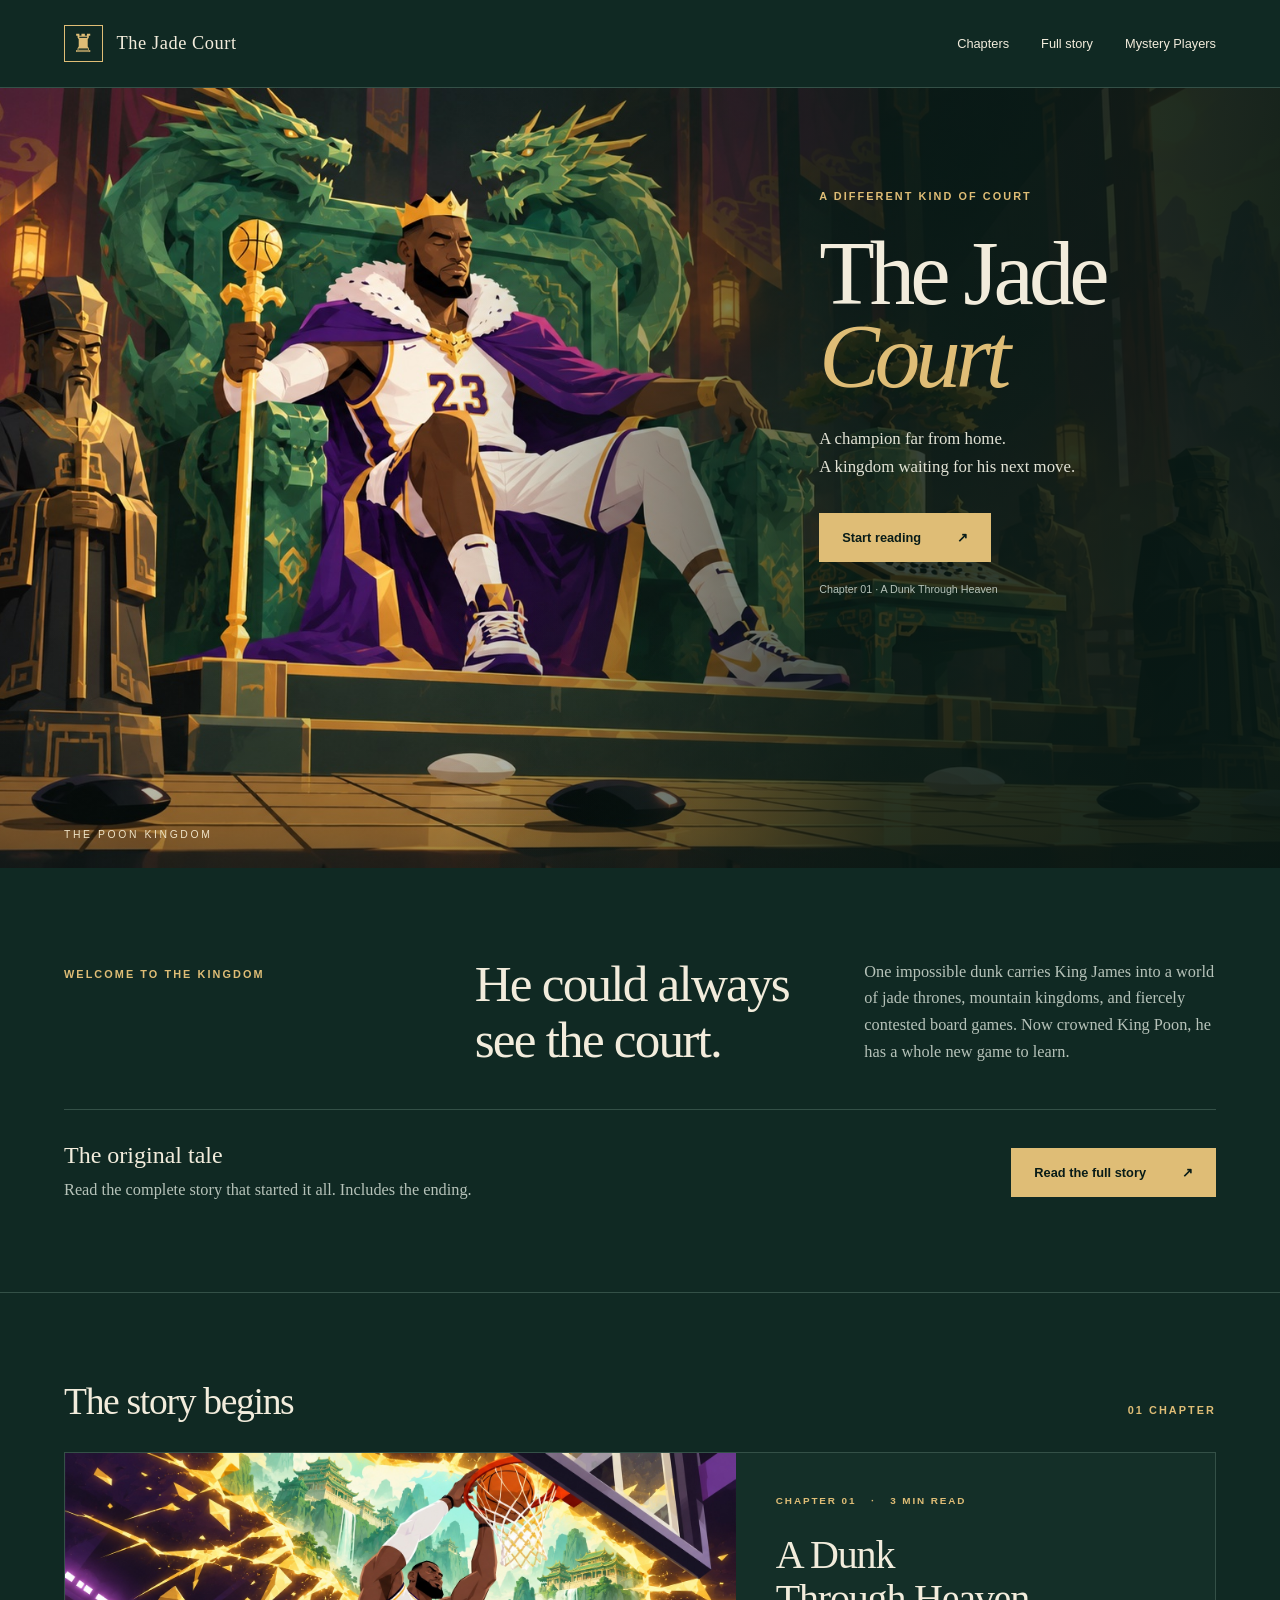
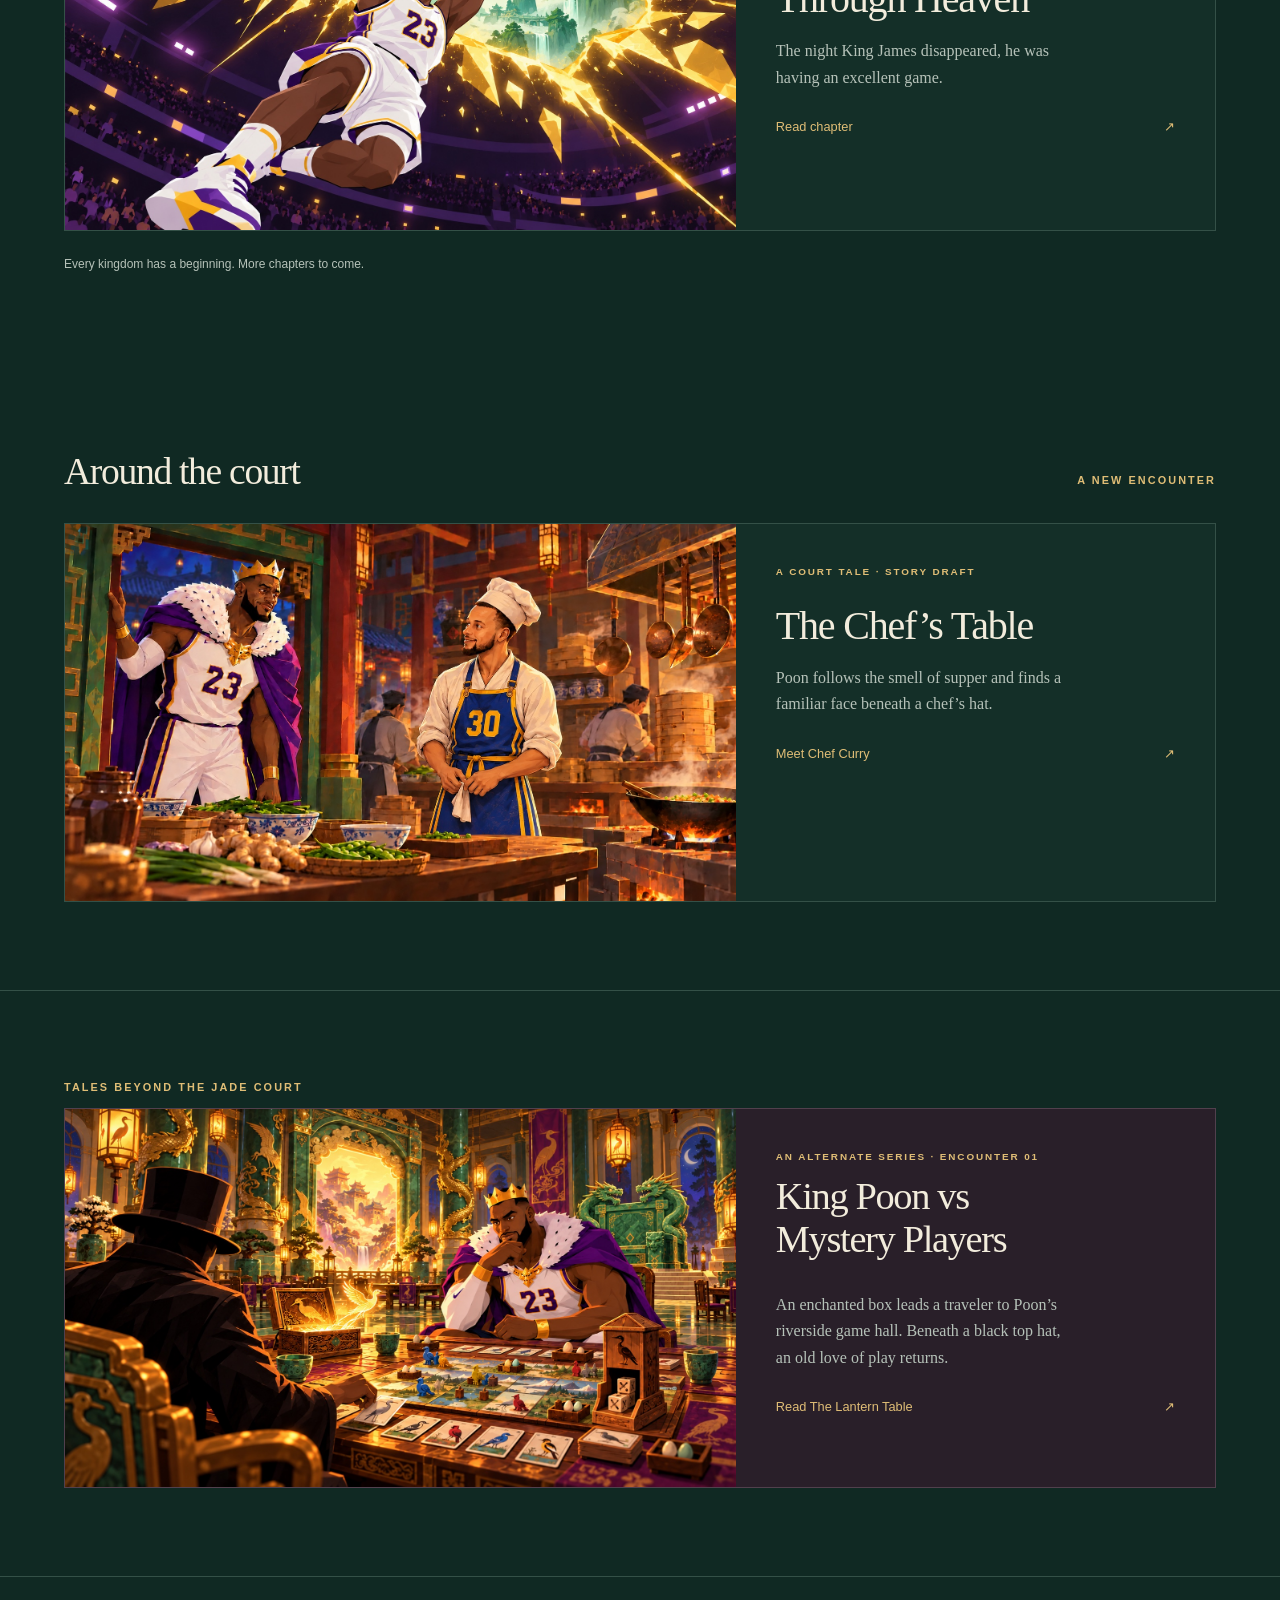
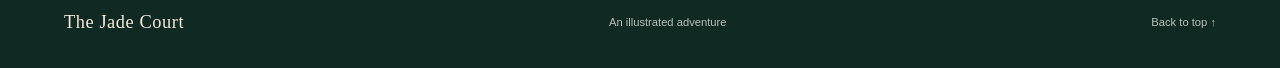
==== commit 3a33038a: "Give Chef Curry a jersey-inspired apron without the herb sprig" ====
--- a/docs/index.html
+++ b/docs/index.html
@@ -43,7 +43,7 @@
     <section class="section-wrap" id="court-tales" aria-labelledby="court-tales-heading">
       <div class="section-heading"><h2 id="court-tales-heading">Around the court</h2><span class="eyebrow">A new encounter</span></div>
       <a class="chapter-card" href="drafts/chefs-table/">
-        <div class="chapter-image"><img src="assets/images/chefs-table-v4.jpg" width="1672" height="941" loading="lazy" alt="King Poon meets Chef Curry in the busy royal kitchen."></div>
+        <div class="chapter-image"><img src="assets/images/chefs-table-v6.jpg" width="1672" height="941" loading="lazy" alt="King Poon meets Chef Curry in the busy royal kitchen."></div>
         <div class="chapter-info"><p class="eyebrow">A court tale · Story draft</p><h3>The Chef’s Table</h3><p>Poon follows the smell of supper and finds a familiar face beneath a chef’s hat.</p><span class="text-link">Meet Chef Curry <span aria-hidden="true">↗</span></span></div>
       </a>
     </section>
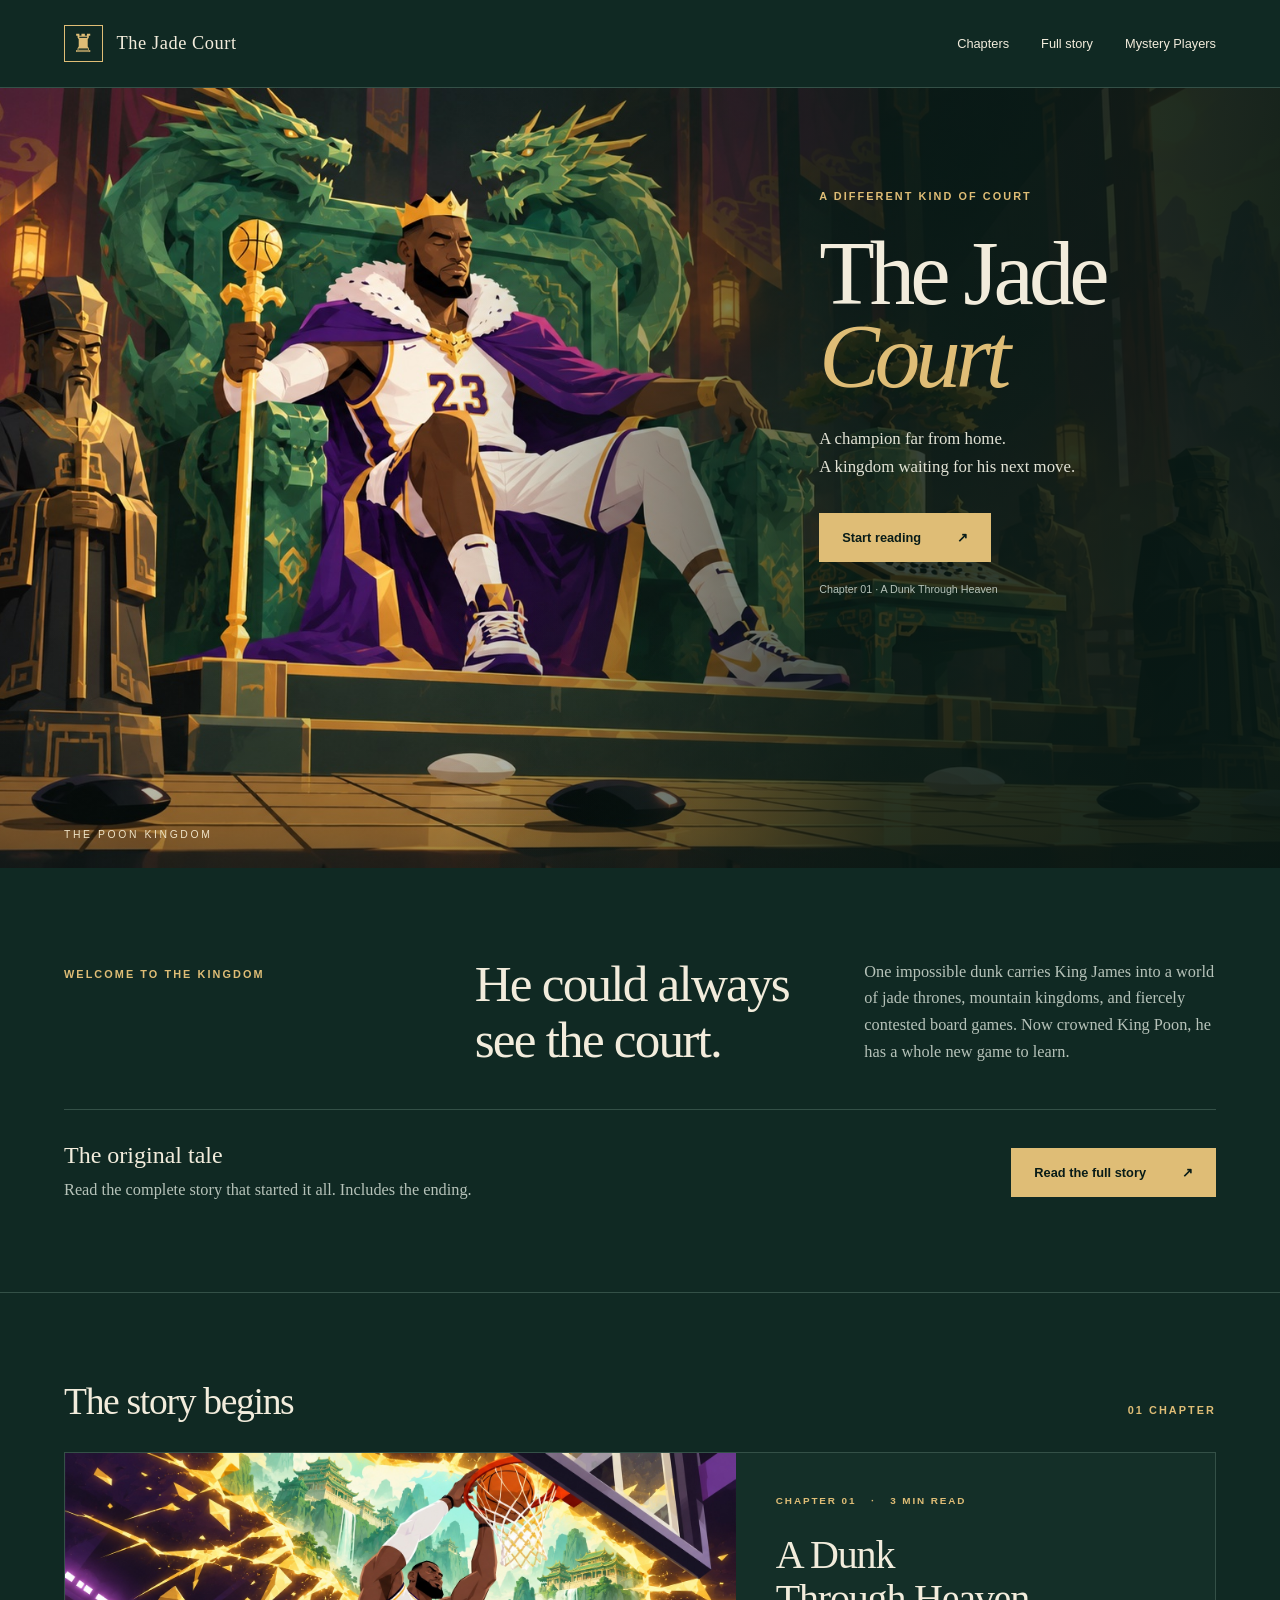
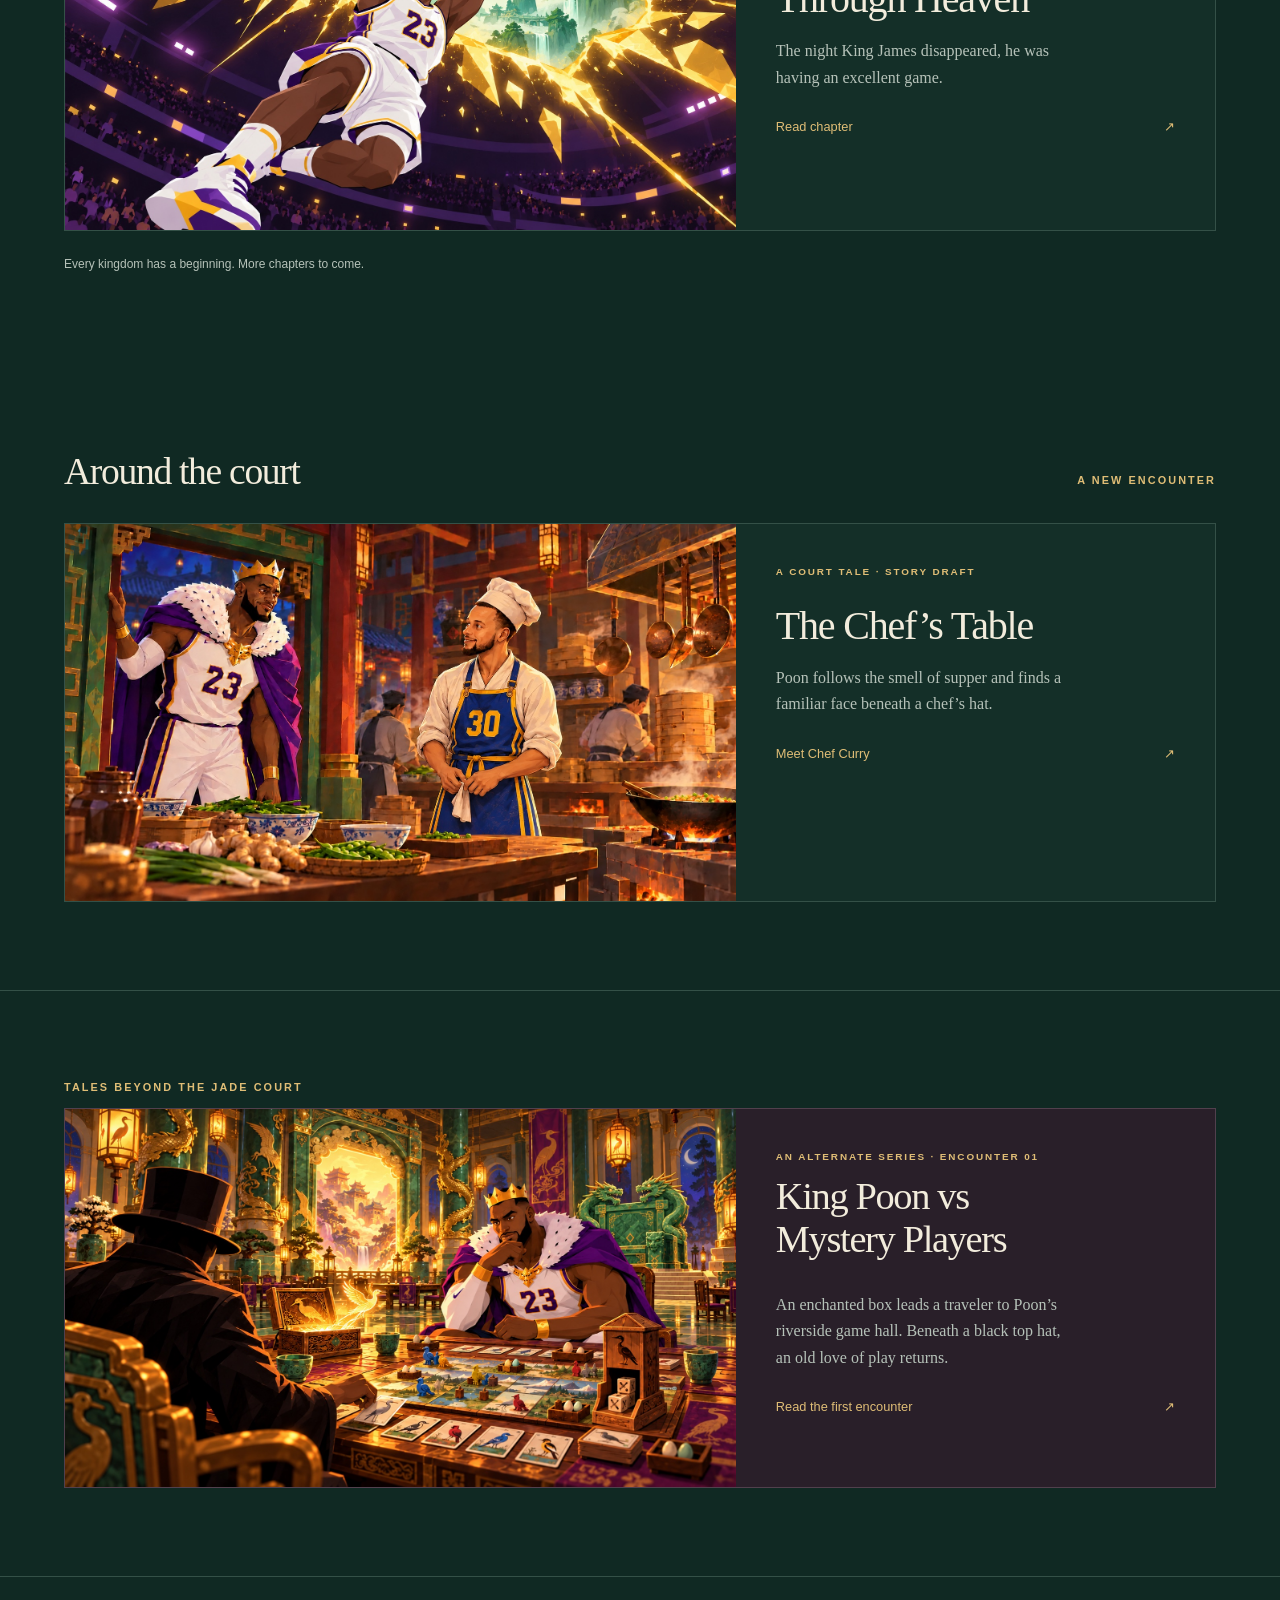
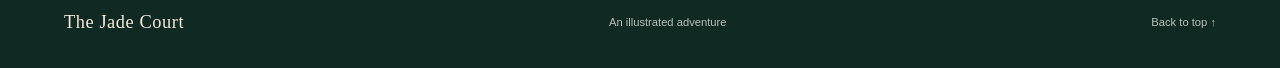
==== commit c3a1a8dc: "Add The Birds Beneath story with illustrated standalone reader" ====
--- a/docs/index.html
+++ b/docs/index.html
@@ -51,7 +51,7 @@
       <p class="eyebrow">Tales beyond the Jade Court</p>
       <a class="chapter-card" href="mystery-players/">
         <div class="chapter-image"><img src="assets/images/mystery-lantern-table-v4.jpg" width="1672" height="941" loading="lazy" alt="King Poon faces a stranger in a black top hat across an enchanted game table."></div>
-        <div class="chapter-info"><p class="eyebrow">An alternate series · Encounter 01</p><h2 id="mystery-heading">King Poon vs<br>Mystery Players</h2><p>An enchanted box leads a traveler to Poon’s riverside game hall. Beneath a black top hat, an old love of play returns.</p><span class="text-link">Read The Lantern Table <span aria-hidden="true">↗</span></span></div>
+        <div class="chapter-info"><p class="eyebrow">An alternate series · Encounter 01</p><h2 id="mystery-heading">King Poon vs<br>Mystery Players</h2><p>An enchanted box leads a traveler to Poon’s riverside game hall. Beneath a black top hat, an old love of play returns.</p><span class="text-link">Read the first encounter <span aria-hidden="true">↗</span></span></div>
       </a>
     </section>
   </main>
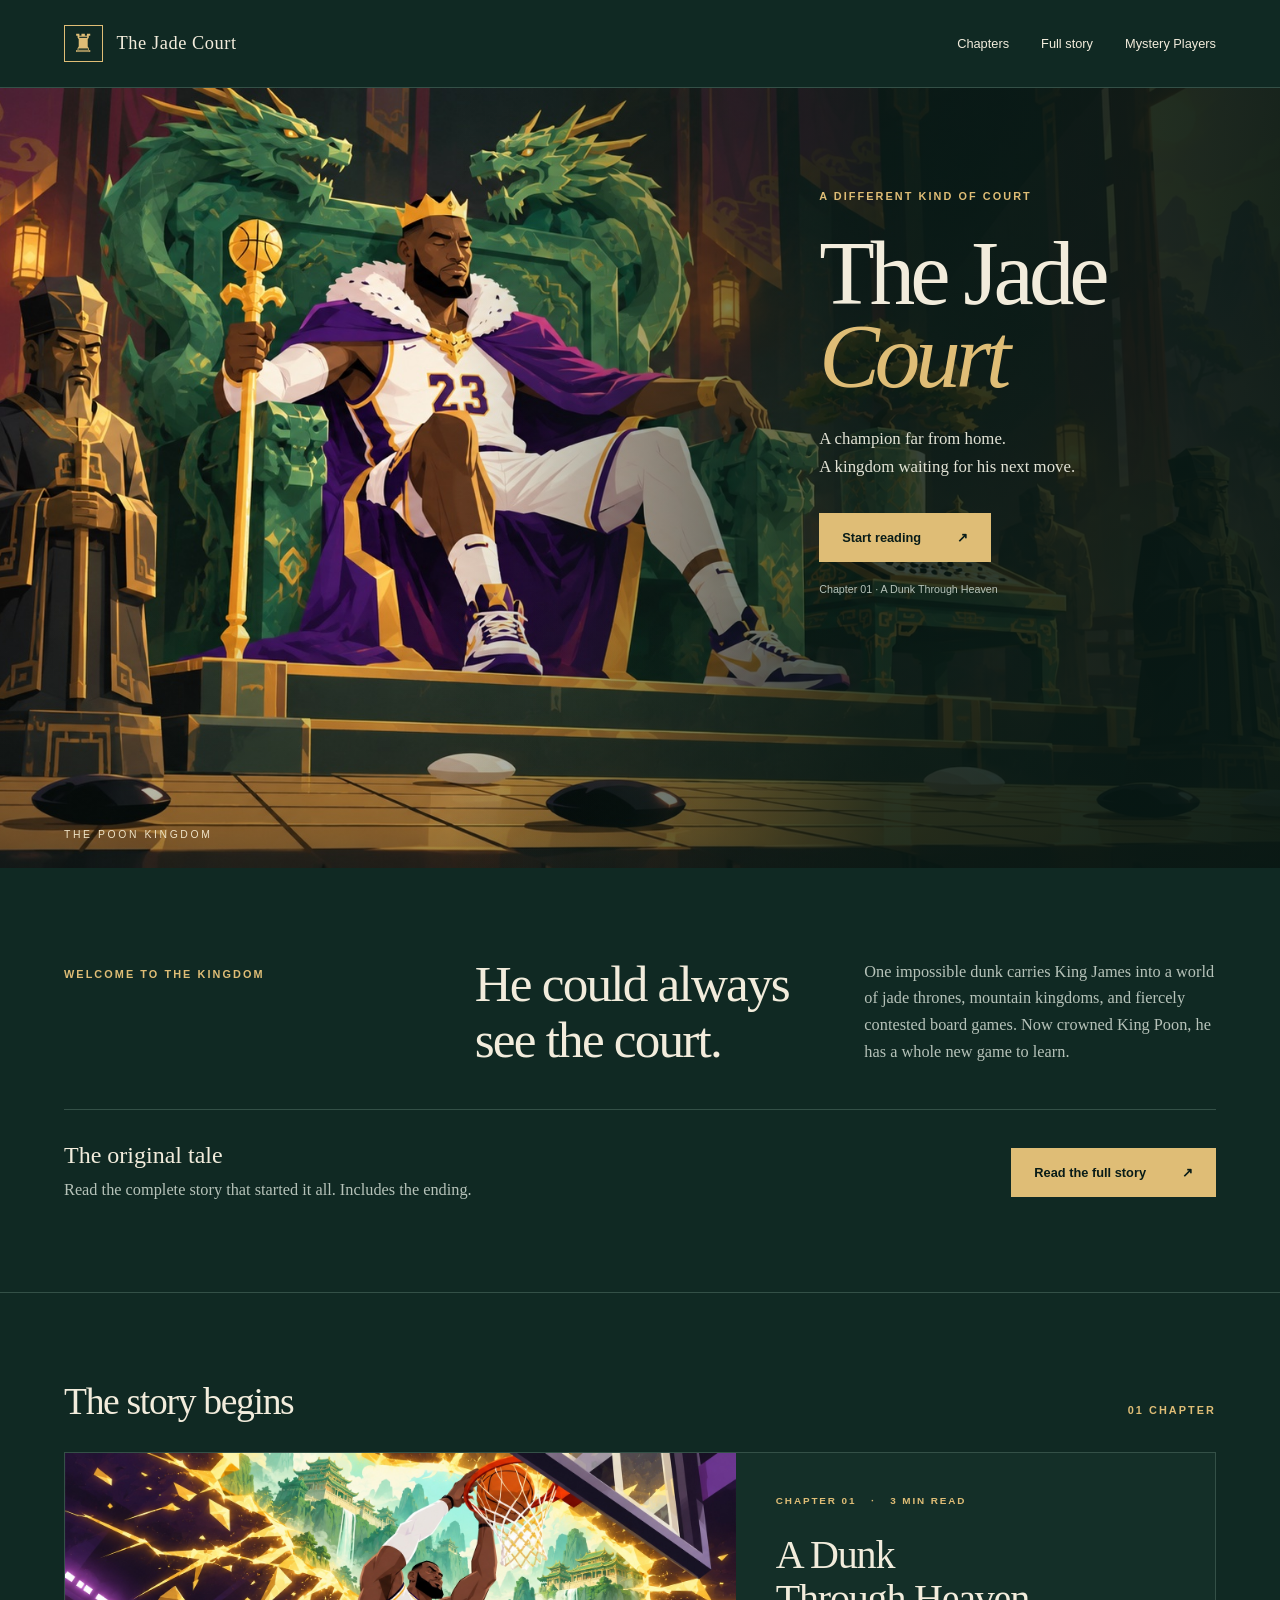
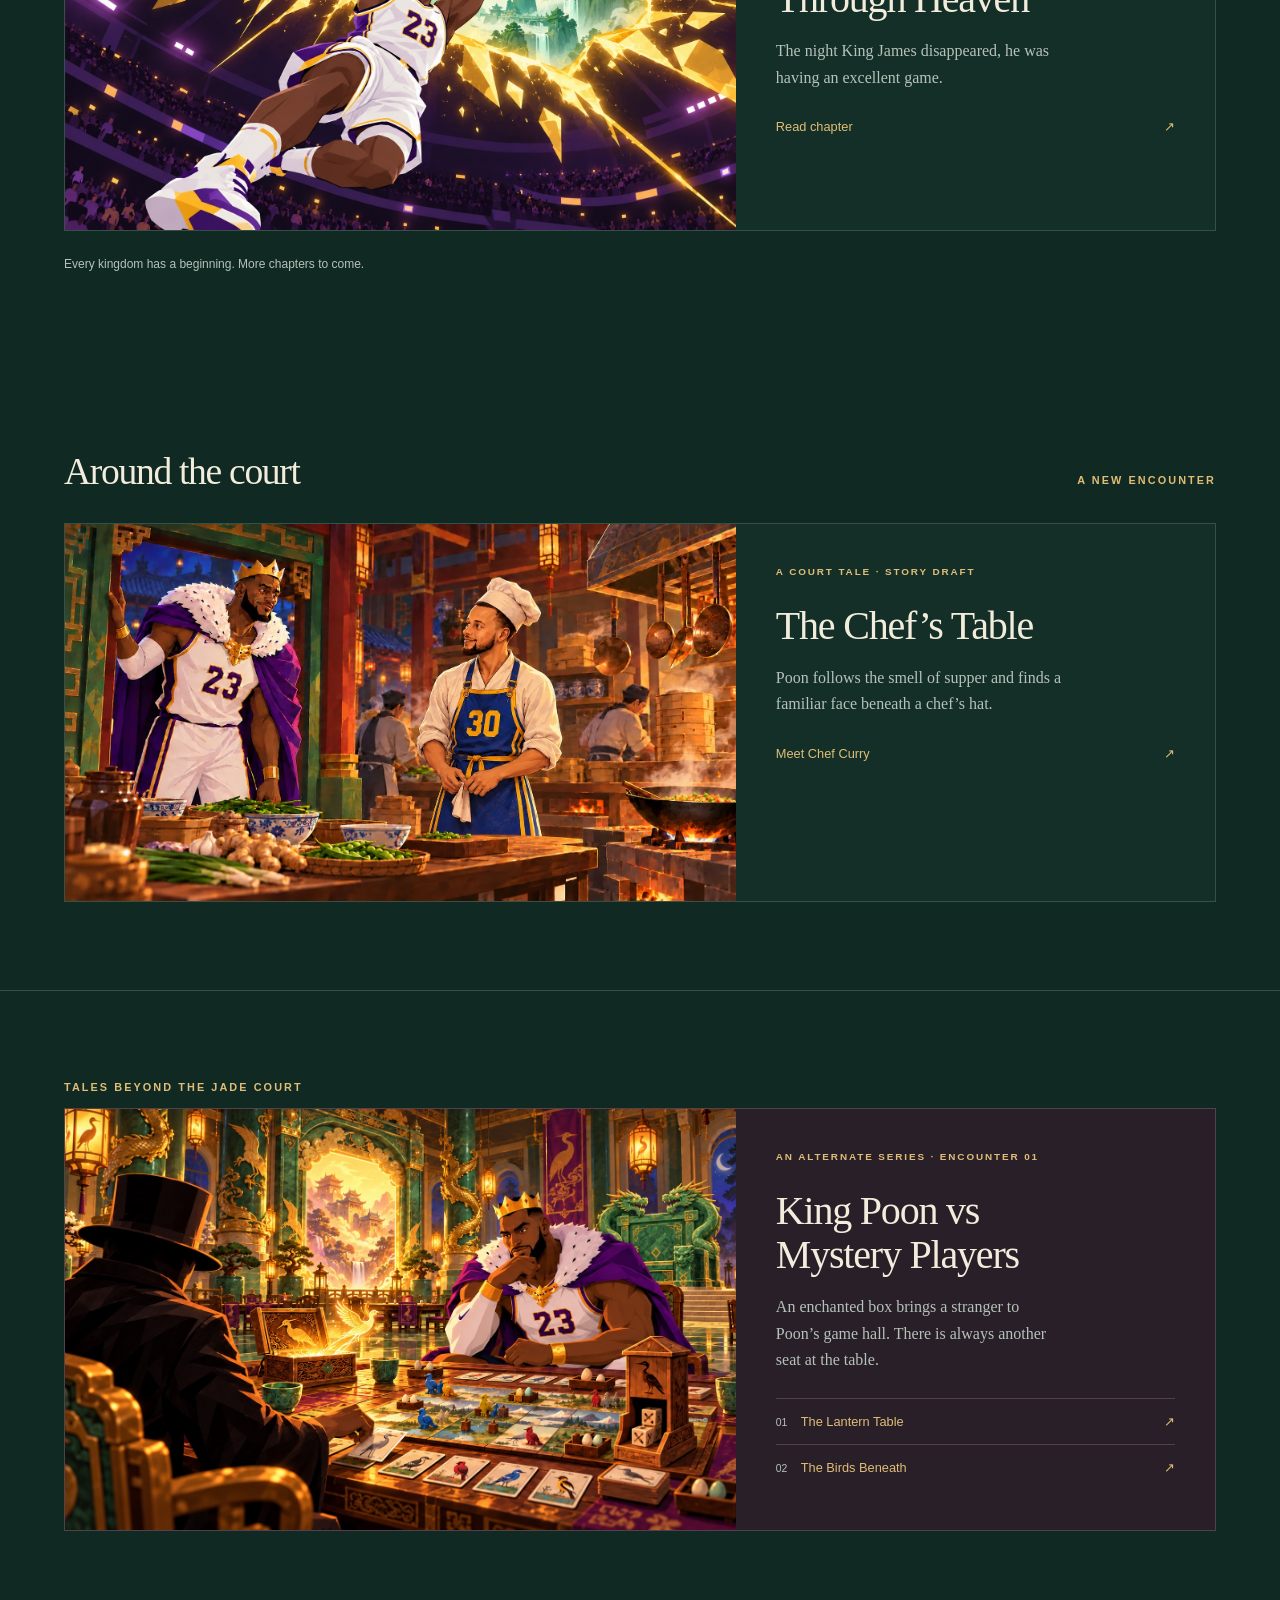
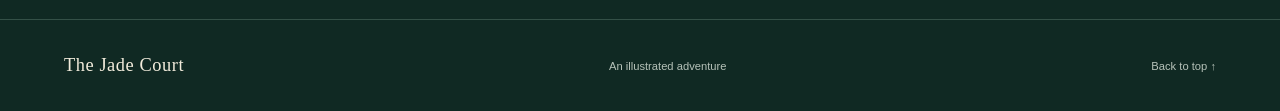
==== commit cfa2bc13: "Add direct chapter navigation to Mystery Players cards" ====
--- a/docs/index.html
+++ b/docs/index.html
@@ -49,10 +49,18 @@
     </section>
     <section class="mystery-entry section-wrap" aria-labelledby="mystery-heading">
       <p class="eyebrow">Tales beyond the Jade Court</p>
-      <a class="chapter-card" href="mystery-players/">
+      <div class="chapter-card mystery-series-panel">
         <div class="chapter-image"><img src="assets/images/mystery-lantern-table-v4.jpg" width="1672" height="941" loading="lazy" alt="King Poon faces a stranger in a black top hat across an enchanted game table."></div>
-        <div class="chapter-info"><p class="eyebrow">An alternate series · Encounter 01</p><h2 id="mystery-heading">King Poon vs<br>Mystery Players</h2><p>An enchanted box leads a traveler to Poon’s riverside game hall. Beneath a black top hat, an old love of play returns.</p><span class="text-link">Read the first encounter <span aria-hidden="true">↗</span></span></div>
-      </a>
+        <div class="chapter-info">
+          <p class="eyebrow">An alternate series · Encounter 01</p>
+          <h2 id="mystery-heading">King Poon vs<br>Mystery Players</h2>
+          <p class="mystery-series-intro">An enchanted box brings a stranger to Poon’s game hall. There is always another seat at the table.</p>
+          <nav class="mystery-chapter-menu" aria-label="Mystery Players chapters">
+            <a href="mystery-players/#encounter"><span><small>01</small> The Lantern Table</span><span aria-hidden="true">↗</span></a>
+            <a href="mystery-players/the-birds-beneath/"><span><small>02</small> The Birds Beneath</span><span aria-hidden="true">↗</span></a>
+          </nav>
+        </div>
+      </div>
     </section>
   </main>
   <footer class="site-footer"><a class="brand" href="index.html">The Jade Court</a><span>An illustrated adventure</span><a href="#main">Back to top ↑</a></footer>
--- a/docs/assets/style.css
+++ b/docs/assets/style.css
@@ -38,3 +38,21 @@
 .full-story-callout .button{flex-shrink:0}
 .story-note{font: .85rem/1.6 Arial,Helvetica,sans-serif;color:var(--muted);max-width:440px;margin:22px auto 0}
 @media(max-width:600px){.intro>.full-story-callout{align-items:flex-start;flex-direction:column;gap:22px}.full-story-callout .button{width:100%;justify-content:space-between}}
+
+/* Compact reading order for the Mystery Players encounter. */
+.episode-list{display:block;max-width:760px;margin:0 auto 48px;padding:0 28px}
+.episode-list ol{margin:0;padding-left:24px;display:grid;gap:12px}
+.episode-list li::marker{color:var(--gold)}
+.episode-list a{display:flex;flex-wrap:wrap;align-items:baseline;justify-content:space-between;gap:8px 24px;padding:16px;border-bottom:1px solid var(--line)}
+.episode-list a span{font-family:Georgia,'Times New Roman',serif;font-size:1.2rem}
+.episode-list small{font-size:.8rem;color:var(--muted)}
+
+
+/* Keep the series aligned with the landing page's existing story cards. */
+.mystery-series-panel .chapter-info h2{font-size:2.5rem;line-height:1.1;letter-spacing:-.03em;margin:24px 0 17px}
+.mystery-chapter-menu{display:grid;gap:0;margin-top:24px}
+.mystery-chapter-menu a{display:flex;justify-content:space-between;align-items:baseline;gap:16px;padding:13px 0;border-top:1px solid #51404d;color:var(--gold);font-size:.8rem;line-height:1.5}
+.mystery-chapter-menu a:hover{color:var(--paper)}
+.mystery-chapter-menu small{color:var(--muted);font-size:.65rem;margin-right:10px}
+@media(max-width:950px){.mystery-series-panel .chapter-info h2{font-size:2rem}}
+@media(max-width:600px){.mystery-series-panel .chapter-info h2 br{display:none}}
